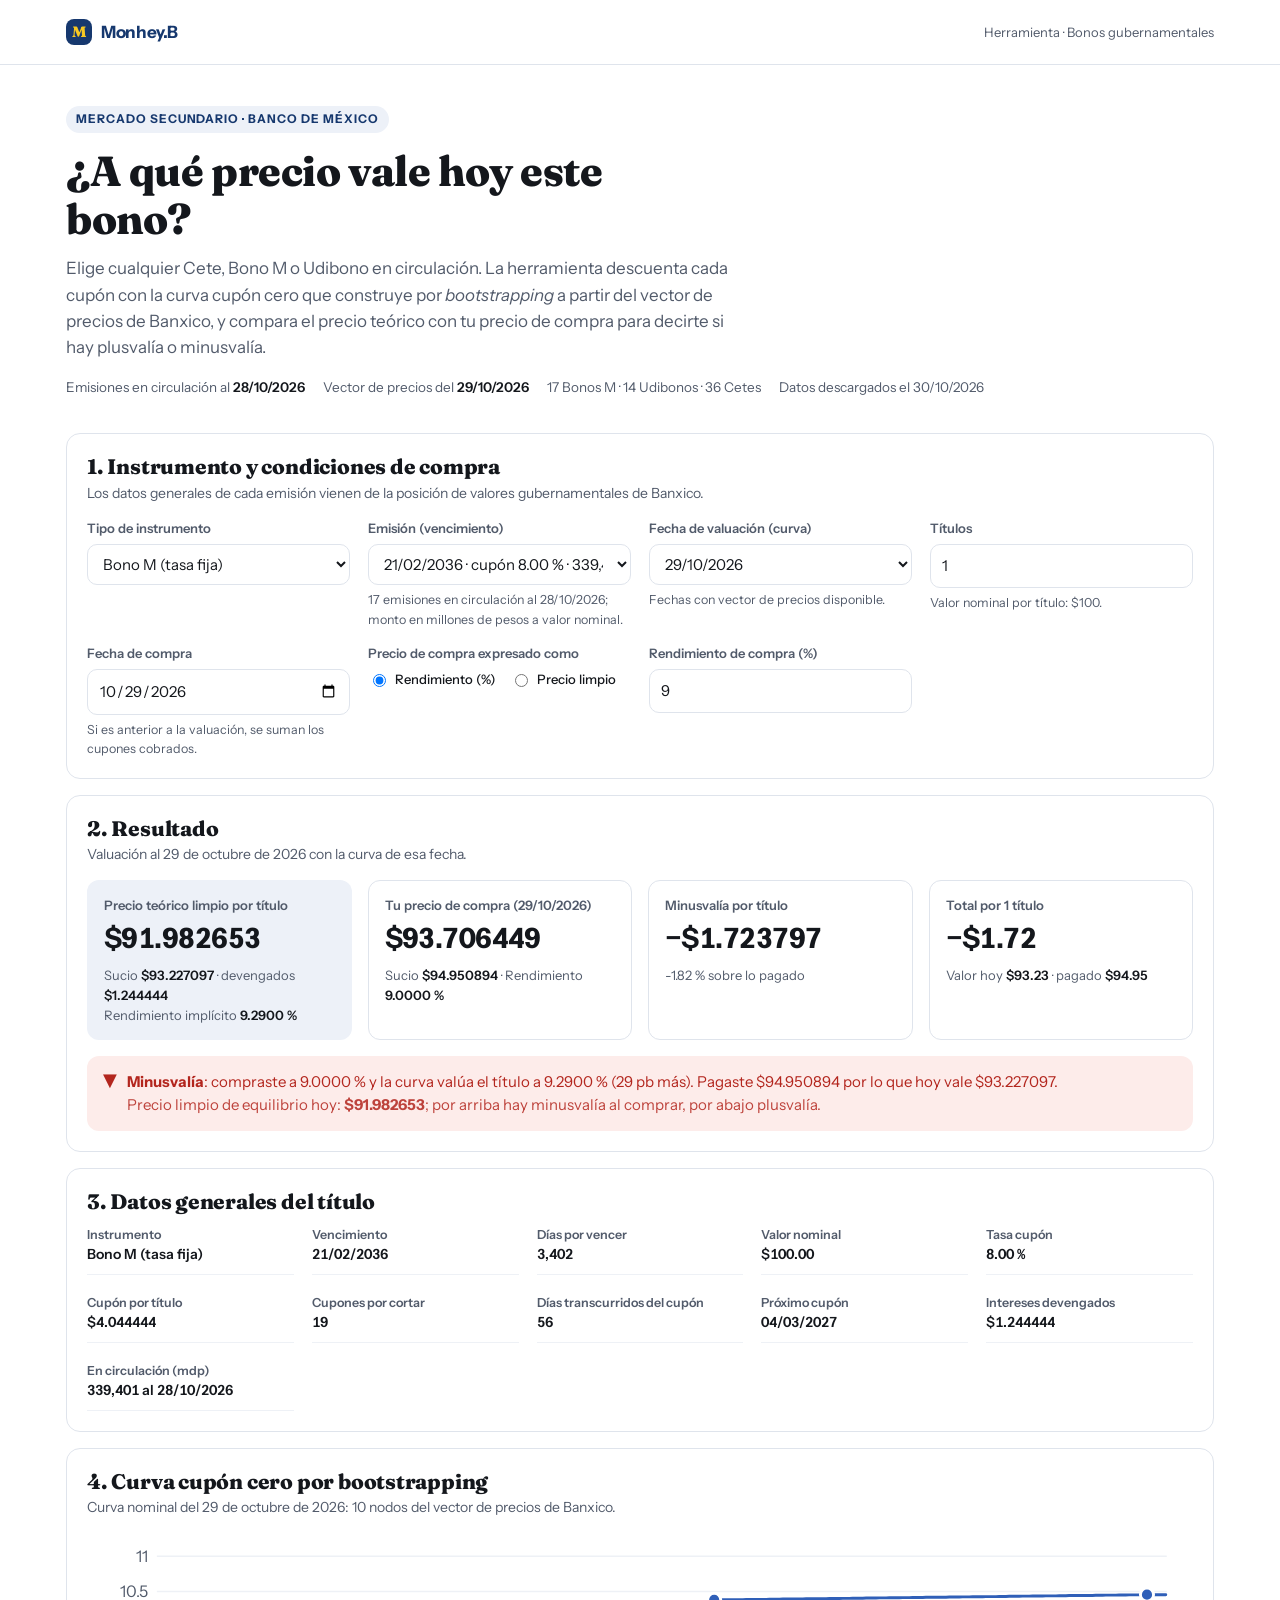
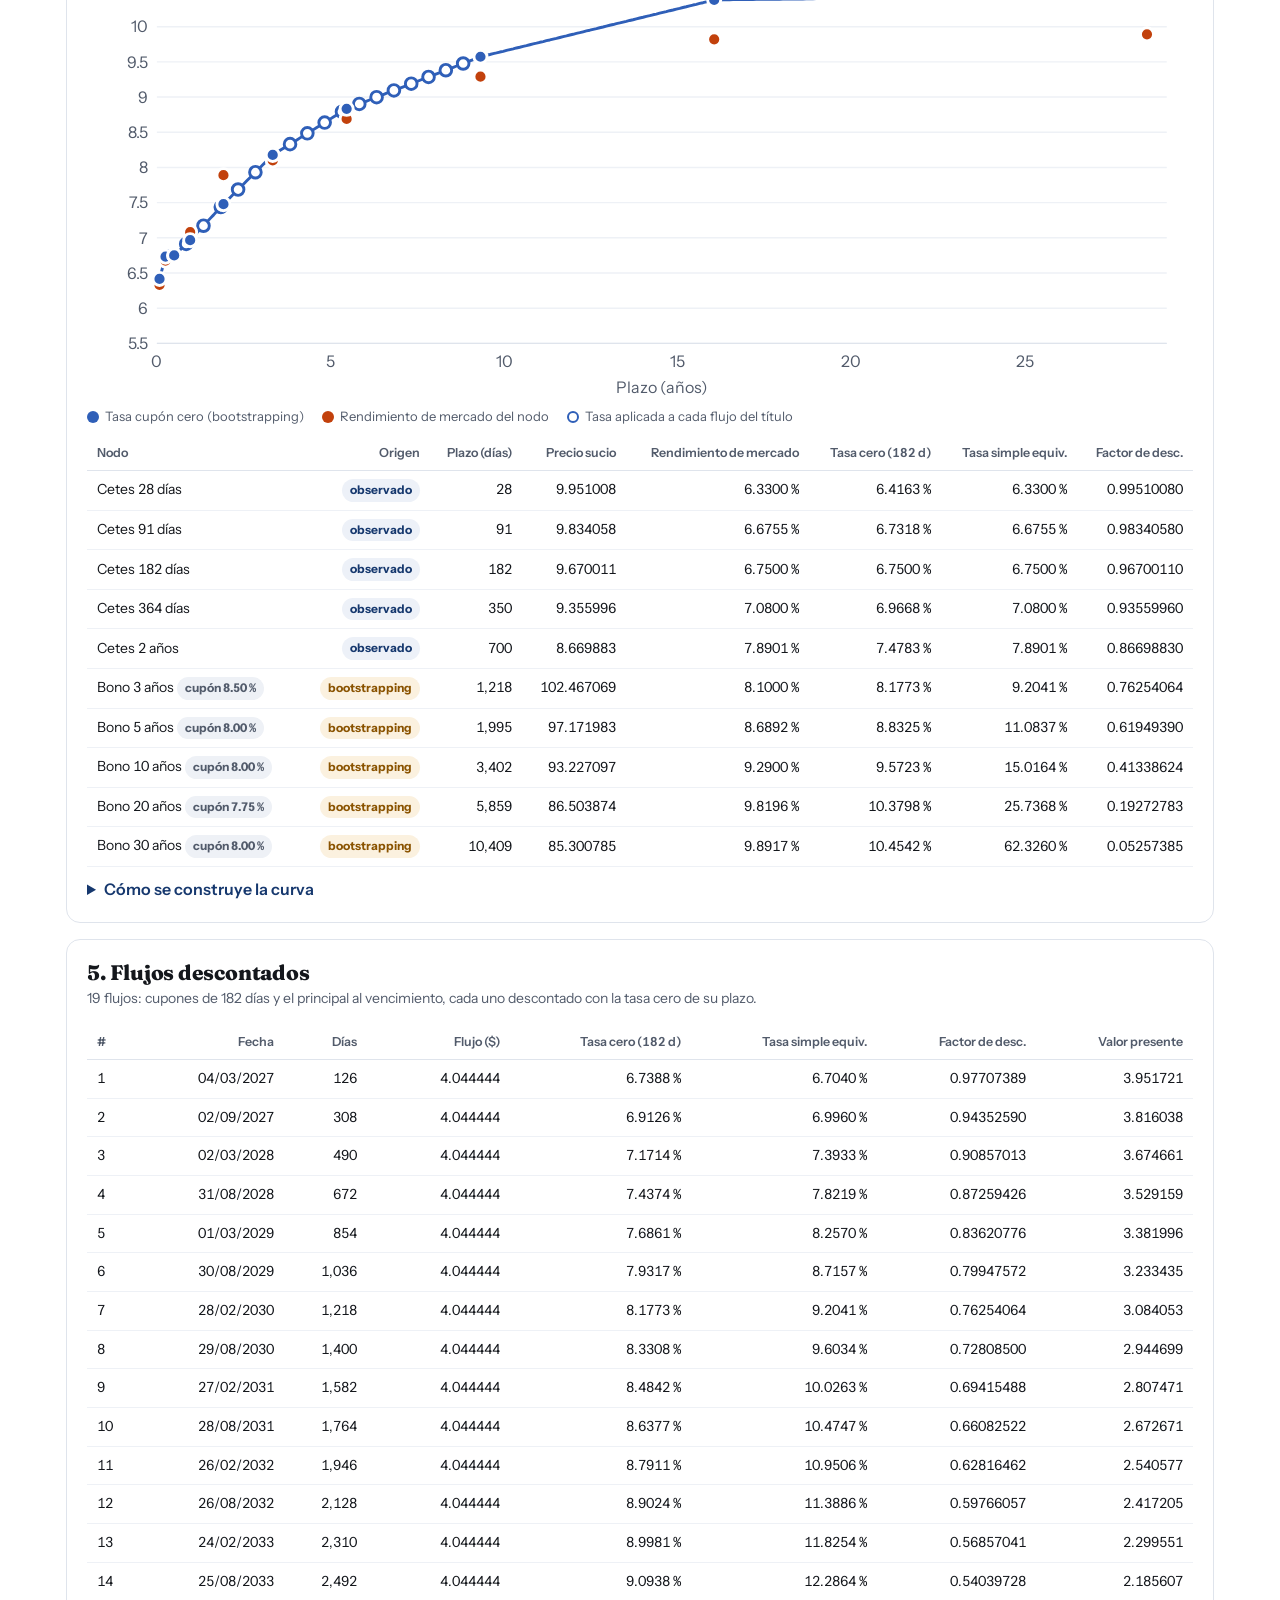
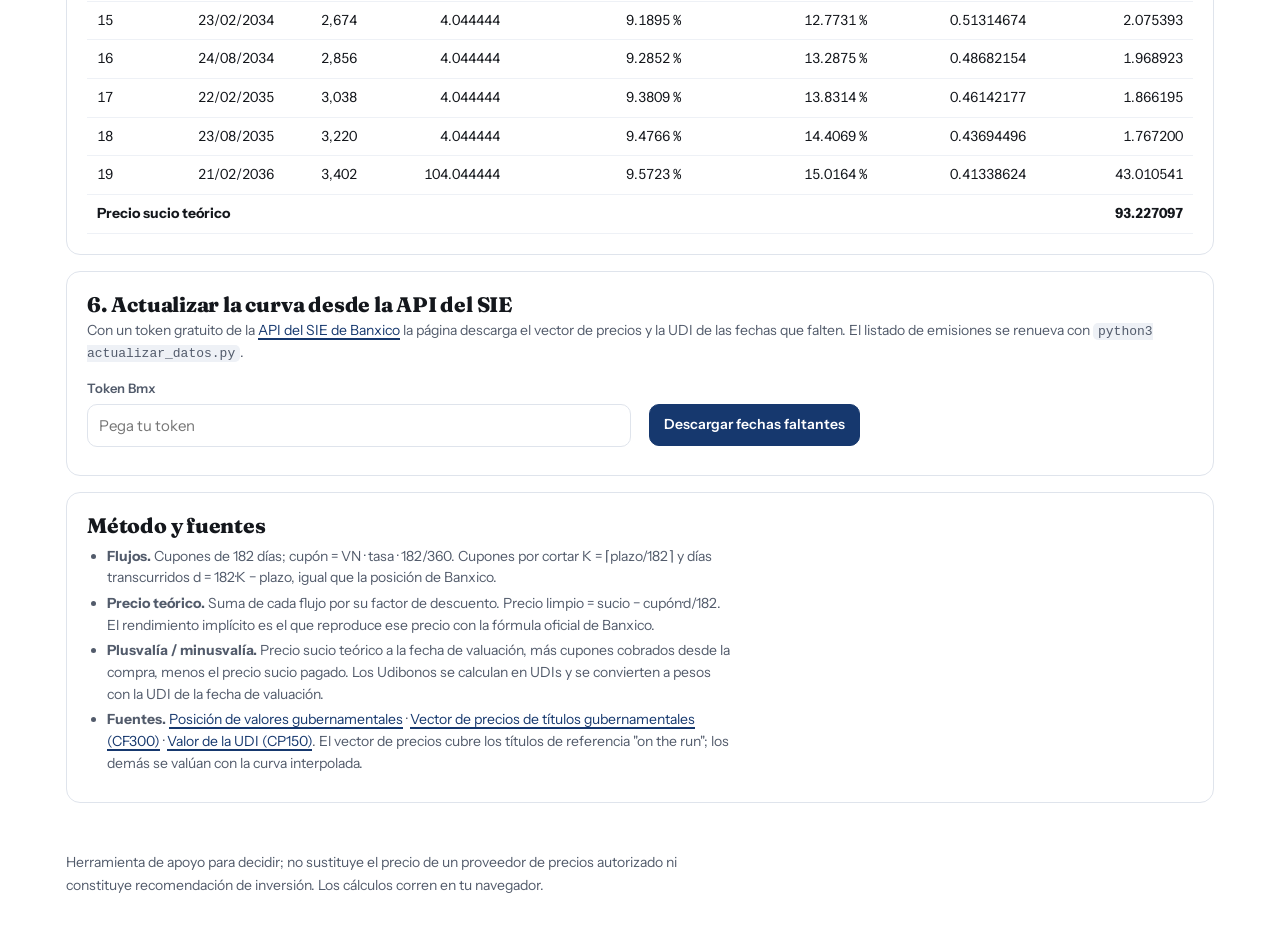
==== bonos/index.html @ 8e7667e1 "Agrega la calculadora de bonos gubernamentales con curva por bootstrapping Valúa Cetes, Bonos M y Ud" ====
<!DOCTYPE html>
<html lang="es-MX">
<head>
<meta charset="utf-8">
<meta name="viewport" content="width=device-width, initial-scale=1">
<title>Monhey.B · Calculadora de bonos gubernamentales</title>
<meta name="description" content="Valúa Cetes, Bonos M y Udibonos con la curva cupón cero construida por bootstrapping a partir del vector de precios de Banco de México.">
<link rel="preconnect" href="https://fonts.googleapis.com">
<link rel="preconnect" href="https://fonts.gstatic.com" crossorigin>
<link href="https://fonts.googleapis.com/css2?family=Fraunces:opsz,wght@9..144,600;9..144,800&family=Instrument+Sans:wght@400;500;600;700&display=swap" rel="stylesheet">
<style>
:root{
  --navy:#16386E; --navy-deep:#0E2247; --navy-soft:#EDF1F8;
  --yellow:#F7C822; --yellow-soft:#FEF6D8;
  --ink:#14171C; --muted:#525B6B; --line:#DFE4EC; --line-soft:#EEF1F6;
  --green:#0B6B3A; --green-soft:#E3F4EA; --red:#B3261E; --red-soft:#FDECEA;
  --amber:#8A5300; --amber-soft:#FBF1DF; --white:#FFFFFF; --surface:#FFFFFF;
  --serie-curva:#2F5FB8; --serie-mercado:#C2410C;
  --sans:"Instrument Sans","Segoe UI",system-ui,-apple-system,sans-serif;
  --display:"Fraunces",Georgia,"Times New Roman",serif;
  --mono:ui-monospace,"SF Mono",Menlo,Consolas,monospace;
  --radius:14px; --navh:64px;
}
*,*::before,*::after{box-sizing:border-box}
html{scroll-behavior:smooth;-webkit-text-size-adjust:100%}
body{margin:0;background:var(--white);color:var(--ink);font-family:var(--sans);font-size:16px;line-height:1.55;-webkit-font-smoothing:antialiased}
h1,h2,h3{font-family:var(--display);font-weight:800;line-height:1.15;margin:0;letter-spacing:-0.01em}
p{margin:0}
a{color:var(--navy);text-decoration-thickness:1.5px;text-underline-offset:3px}
:focus-visible{outline:3px solid var(--navy);outline-offset:3px;border-radius:4px}
.wrap{width:100%;max-width:1180px;margin:0 auto;padding:0 16px}
.sr-only{position:absolute;width:1px;height:1px;padding:0;margin:-1px;overflow:hidden;clip:rect(0 0 0 0);white-space:nowrap;border:0}

.nav{position:sticky;top:0;z-index:50;background:rgba(255,255,255,.96);backdrop-filter:blur(8px);border-bottom:1px solid var(--line)}
.nav__inner{display:flex;align-items:center;gap:16px;height:var(--navh);max-width:1180px;margin:0 auto;padding:0 16px}
.brand{display:flex;align-items:center;gap:9px;text-decoration:none;color:var(--navy);font-weight:700;font-size:17px;letter-spacing:-0.02em}
.brand__dot{width:26px;height:26px;border-radius:8px;background:var(--navy);display:grid;place-items:center;color:var(--yellow);font-family:var(--display);font-size:15px;font-weight:800}
.nav__tag{margin-left:auto;font-size:13px;color:var(--muted)}

.hero{padding:40px 0 20px}
.eyebrow{display:inline-block;font-size:12px;font-weight:700;letter-spacing:.08em;text-transform:uppercase;color:var(--navy);background:var(--navy-soft);padding:4px 10px;border-radius:999px;margin-bottom:14px}
.hero h1{font-size:clamp(28px,4.5vw,42px);max-width:22ch}
.lede{color:var(--muted);font-size:17px;max-width:62ch;margin-top:12px}
.stamps{display:flex;flex-wrap:wrap;gap:8px 18px;margin-top:16px;font-size:13.5px;color:var(--muted)}
.stamps b{color:var(--ink);font-weight:600}

.card{background:var(--surface);border:1px solid var(--line);border-radius:var(--radius);padding:20px;margin:16px 0}
.card h2{font-size:21px;margin-bottom:4px}
.card__sub{color:var(--muted);font-size:14px;margin-bottom:14px}
.grid{display:grid;gap:14px 18px;grid-template-columns:repeat(auto-fit,minmax(210px,1fr))}
.field label,.field .field__label{display:block;font-size:13px;font-weight:600;color:var(--muted);margin-bottom:6px}
.field input,.field select{width:100%;font:inherit;font-size:15px;padding:9px 11px;border:1px solid var(--line);border-radius:10px;background:#fff;color:var(--ink)}
.field input:disabled{background:var(--line-soft);color:var(--muted)}
.field__note{font-size:12.5px;color:var(--muted);margin-top:5px}
.radios{display:flex;gap:14px;flex-wrap:wrap;font-size:14px}
.radios label{display:flex;align-items:center;gap:6px;font-weight:500;color:var(--ink);margin:0}
.radios input{width:auto}
.btn{font:inherit;font-weight:600;font-size:14px;padding:9px 14px;border-radius:10px;border:1px solid var(--navy);background:var(--navy);color:#fff;cursor:pointer}
.btn--ghost{background:#fff;color:var(--navy)}
.btn:disabled{opacity:.5;cursor:default}

.result{display:grid;gap:16px;grid-template-columns:repeat(auto-fit,minmax(240px,1fr))}
.tile{border:1px solid var(--line);border-radius:12px;padding:14px 16px;background:#fff}
.tile--hero{background:var(--navy-soft);border-color:transparent}
.tile__label{font-size:13px;color:var(--muted);font-weight:600}
.tile__value{font-family:var(--sans);font-weight:700;font-size:28px;letter-spacing:-0.02em;margin-top:2px;font-variant-numeric:tabular-nums}
.tile__sub{font-size:13px;color:var(--muted);margin-top:4px}
.tile__sub b{color:var(--ink);font-weight:600}
.verdict{margin-top:16px;padding:14px 16px;border-radius:12px;font-size:15px;display:flex;gap:10px;align-items:flex-start}
.verdict--plus{background:var(--green-soft);color:var(--green)}
.verdict--minus{background:var(--red-soft);color:var(--red)}
.verdict--par{background:var(--amber-soft);color:var(--amber)}
.verdict__ico{font-weight:800;font-size:18px;line-height:1.2}
.verdict b{font-weight:700}
.badge{display:inline-block;font-size:12px;font-weight:700;padding:2px 8px;border-radius:999px;background:var(--line-soft);color:var(--muted)}
.badge--obs{background:var(--navy-soft);color:var(--navy)}
.badge--boot{background:var(--amber-soft);color:var(--amber)}

.table-wrap{overflow-x:auto;margin-top:8px}
table{border-collapse:collapse;width:100%;font-size:14px}
th,td{padding:8px 10px;border-bottom:1px solid var(--line-soft);text-align:right;white-space:nowrap;font-variant-numeric:tabular-nums}
th{font-size:12.5px;color:var(--muted);font-weight:600;text-align:right;border-bottom:1px solid var(--line)}
th:first-child,td:first-child{text-align:left}
tfoot td{font-weight:700;border-top:1px solid var(--line)}
.kv{display:grid;grid-template-columns:repeat(auto-fit,minmax(170px,1fr));gap:10px 18px;font-size:14px}
.kv div{padding:8px 0;border-bottom:1px solid var(--line-soft)}
.kv span{display:block;font-size:12.5px;color:var(--muted);font-weight:600}
.kv b{font-weight:600;font-variant-numeric:tabular-nums}

.chart{position:relative;margin-top:12px;overflow:hidden}
.chart svg{width:100%;height:auto;display:block}
.chart .grid-line{stroke:var(--line-soft);stroke-width:1}
.chart .axis{stroke:var(--line);stroke-width:1}
.chart text{font-family:var(--sans);font-size:11px;fill:var(--muted)}
.chart .curva{fill:none;stroke:var(--serie-curva);stroke-width:2;stroke-linejoin:round;stroke-linecap:round}
.chart .nodo{fill:var(--serie-curva);stroke:var(--surface);stroke-width:2}
.chart .mercado{fill:var(--serie-mercado);stroke:var(--surface);stroke-width:2}
.chart .flujo{fill:var(--surface);stroke:var(--serie-curva);stroke-width:2}
.chart .cross{stroke:var(--muted);stroke-width:1;stroke-dasharray:none;opacity:0}
.legend{display:flex;flex-wrap:wrap;gap:8px 18px;font-size:13px;color:var(--muted);margin-top:8px}
.legend span{display:inline-flex;align-items:center;gap:6px}
.legend i{display:inline-block;width:12px;height:12px;border-radius:50%}
.tooltip{position:absolute;pointer-events:none;max-width:calc(100% - 8px);white-space:normal;text-align:center;background:var(--ink);color:#fff;font-size:12.5px;padding:6px 9px;border-radius:8px;opacity:0;transform:translate(-50%,-120%);transition:opacity .08s}

details{margin-top:10px}
summary{cursor:pointer;font-weight:600;color:var(--navy)}
.nota{font-size:14px;color:var(--muted);max-width:72ch}
.nota ol,.nota ul{padding-left:20px;margin:8px 0}
.nota li{margin:4px 0}
code{font-family:var(--mono);font-size:13px;background:var(--line-soft);padding:1px 5px;border-radius:5px}
.msg{font-size:13.5px;margin-top:8px;color:var(--muted)}
.msg--err{color:var(--red)}
.msg--ok{color:var(--green)}
.foot{padding:32px 0 56px;color:var(--muted);font-size:14px}
.foot p{max-width:72ch;line-height:1.6}
@media (max-width:640px){
  .tile__value{font-size:24px}
  .card{padding:16px}
}
</style>
</head>
<body>
<a class="skip sr-only" href="#calc">Ir al contenido</a>
<header class="nav">
  <div class="nav__inner">
    <a class="brand" href="../index.html"><span class="brand__dot">M</span>Monhey.B</a>
    <span class="nav__tag">Herramienta · Bonos gubernamentales</span>
  </div>
</header>

<main class="wrap" id="calc">
  <section class="hero">
    <span class="eyebrow">Mercado secundario · Banco de México</span>
    <h1>¿A qué precio vale hoy este bono?</h1>
    <p class="lede">Elige cualquier Cete, Bono M o Udibono en circulación. La herramienta descuenta cada cupón con la curva cupón cero que construye por <em>bootstrapping</em> a partir del vector de precios de Banxico, y compara el precio teórico con tu precio de compra para decirte si hay plusvalía o minusvalía.</p>
    <div class="stamps" id="stamps"></div>
  </section>

  <section class="card" aria-labelledby="h-datos">
    <h2 id="h-datos">1. Instrumento y condiciones de compra</h2>
    <p class="card__sub">Los datos generales de cada emisión vienen de la posición de valores gubernamentales de Banxico.</p>
    <div class="grid">
      <div class="field"><label for="tipo">Tipo de instrumento</label>
        <select id="tipo">
          <option value="bono">Bono M (tasa fija)</option>
          <option value="udibono">Udibono (tasa real, en UDIs)</option>
          <option value="cete">Cete (cupón cero)</option>
          <option value="manual">Otro bono a tasa fija (captura manual)</option>
        </select></div>
      <div class="field" id="f-emision"><label for="emision">Emisión (vencimiento)</label><select id="emision"></select>
        <p class="field__note" id="emision-nota"></p></div>
      <div class="field" id="f-vence" hidden><label for="vence">Fecha de vencimiento</label><input type="date" id="vence"></div>
      <div class="field" id="f-cupon" hidden><label for="cupon">Tasa cupón anual (%)</label><input type="number" id="cupon" step="0.01" min="0" value="8"></div>
      <div class="field"><label for="fval">Fecha de valuación (curva)</label><select id="fval"></select>
        <p class="field__note">Fechas con vector de precios disponible.</p></div>
      <div class="field"><label for="titulos">Títulos</label><input type="number" id="titulos" min="1" step="1" value="1">
        <p class="field__note" id="vn-nota"></p></div>
      <div class="field"><label for="fcompra">Fecha de compra</label><input type="date" id="fcompra">
        <p class="field__note">Si es anterior a la valuación, se suman los cupones cobrados.</p></div>
      <div class="field"><span class="field__label">Precio de compra expresado como</span>
        <div class="radios">
          <label><input type="radio" name="modo" value="rendimiento" checked> Rendimiento (%)</label>
          <label><input type="radio" name="modo" value="limpio"> Precio limpio</label>
        </div></div>
      <div class="field"><label for="vcompra" id="vcompra-label">Rendimiento de compra (%)</label><input type="number" id="vcompra" step="0.0001" value="9">
        <p class="field__note" id="vcompra-nota"></p></div>
    </div>
  </section>

  <section class="card" aria-labelledby="h-res">
    <h2 id="h-res">2. Resultado</h2>
    <p class="card__sub" id="res-sub"></p>
    <div id="resultado"></div>
  </section>

  <section class="card" aria-labelledby="h-gen">
    <h2 id="h-gen">3. Datos generales del título</h2>
    <div class="kv" id="generales"></div>
  </section>

  <section class="card" aria-labelledby="h-curva">
    <h2 id="h-curva">4. Curva cupón cero por bootstrapping</h2>
    <p class="card__sub" id="curva-sub"></p>
    <div class="chart" id="chart"></div>
    <div class="legend" id="legend"></div>
    <div class="table-wrap"><table id="t-nodos"></table></div>
    <details><summary>Cómo se construye la curva</summary>
      <div class="nota">
        <ol>
          <li><b>Nodos observados.</b> Los Cetes son cupón cero: su precio da directamente el factor de descuento de su plazo, FD(t) = precio / 10.</li>
          <li><b>Bootstrapping.</b> Cada bono de referencia (3, 5, 7, 10, 20 y 30 años del vector de precios) añade un nodo en su vencimiento. Se busca la tasa cero z(T) tal que la suma de sus cupones descontados con la curva ya conocida —e interpolada linealmente entre el nodo anterior y T— sea exactamente su precio sucio de mercado. Así los plazos donde no hay tasa observada (los cupones intermedios) quedan determinados por la propia curva.</li>
          <li><b>Convención.</b> z(t) es tasa anual act/360 capitalizable cada 182 días: FD(t) = (1 + z·182/360)^(−t/182), la misma de la fórmula de precio de Banxico. Con una curva plana el precio teórico coincide con el precio por rendimiento oficial. Se muestra además la tasa simple act/360 equivalente (convención Cetes).</li>
          <li><b>Extremos.</b> Antes del primer nodo y después del último la curva se toma plana.</li>
        </ol>
      </div>
    </details>
  </section>

  <section class="card" aria-labelledby="h-flujos">
    <h2 id="h-flujos">5. Flujos descontados</h2>
    <p class="card__sub" id="flujos-sub"></p>
    <div class="table-wrap"><table id="t-flujos"></table></div>
  </section>

  <section class="card" aria-labelledby="h-api">
    <h2 id="h-api">6. Actualizar la curva desde la API del SIE</h2>
    <p class="card__sub">Con un token gratuito de la <a href="https://www.banxico.org.mx/SieAPIRest/service/v1/token" target="_blank" rel="noopener">API del SIE de Banxico</a> la página descarga el vector de precios y la UDI de las fechas que falten. El listado de emisiones se renueva con <code>python3 actualizar_datos.py</code>.</p>
    <div class="grid">
      <div class="field"><label for="token">Token Bmx</label><input type="password" id="token" autocomplete="off" placeholder="Pega tu token"></div>
      <div class="field"><span class="field__label">&nbsp;</span><button class="btn" id="btn-api" type="button">Descargar fechas faltantes</button></div>
    </div>
    <p class="msg" id="api-msg"></p>
  </section>

  <section class="card" aria-labelledby="h-metodo">
    <h2 id="h-metodo">Método y fuentes</h2>
    <div class="nota">
      <ul>
        <li><b>Flujos.</b> Cupones de 182 días; cupón = VN · tasa · 182/360. Cupones por cortar K = ⌈plazo/182⌉ y días transcurridos d = 182·K − plazo, igual que la posición de Banxico.</li>
        <li><b>Precio teórico.</b> Suma de cada flujo por su factor de descuento. Precio limpio = sucio − cupón·d/182. El rendimiento implícito es el que reproduce ese precio con la fórmula oficial de Banxico.</li>
        <li><b>Plusvalía / minusvalía.</b> Precio sucio teórico a la fecha de valuación, más cupones cobrados desde la compra, menos el precio sucio pagado. Los Udibonos se calculan en UDIs y se convierten a pesos con la UDI de la fecha de valuación.</li>
        <li><b>Fuentes.</b> <a id="src-pos" href="#" target="_blank" rel="noopener">Posición de valores gubernamentales</a> · <a id="src-vec" href="#" target="_blank" rel="noopener">Vector de precios de títulos gubernamentales (CF300)</a> · <a id="src-udi" href="#" target="_blank" rel="noopener">Valor de la UDI (CP150)</a>. El vector de precios cubre los títulos de referencia "on the run"; los demás se valúan con la curva interpolada.</li>
      </ul>
    </div>
  </section>
</main>
<footer class="foot"><div class="wrap"><p>Herramienta de apoyo para decidir; no sustituye el precio de un proveedor de precios autorizado ni constituye recomendación de inversión. Los cálculos corren en tu navegador.</p></div></footer>

<script src="datos.js"></script>
<script src="valuacion.js"></script>
<script>
(function () {
  'use strict';
  const V = window.Valuacion;
  const D = window.DATOS_BONOS;
  const $ = (id) => document.getElementById(id);

  // ---------- formato
  const nf = (dec) => new Intl.NumberFormat('es-MX', { minimumFractionDigits: dec, maximumFractionDigits: dec });
  const f2 = nf(2), f4 = nf(4), f6 = nf(6), f0 = nf(0);
  const pct = (x, d = 4) => nf(d).format(x) + ' %';
  const pesos = (x, d = 2) => (x < 0 ? '−$' : '$') + nf(d).format(Math.abs(x));
  const fechaLarga = (iso) => {
    const [y, m, d] = iso.split('-').map(Number);
    return new Date(Date.UTC(y, m - 1, d)).toLocaleDateString('es-MX', { timeZone: 'UTC', day: 'numeric', month: 'long', year: 'numeric' });
  };
  const fechaCorta = (iso) => iso.split('-').reverse().join('/');
  const isoDeDate = (dt) => dt.toISOString().slice(0, 10);
  const dateDeIso = (iso) => { const [y, m, d] = iso.split('-').map(Number); return new Date(Date.UTC(y, m - 1, d)); };
  const dias = (isoA, isoB) => Math.round((dateDeIso(isoB) - dateDeIso(isoA)) / 86400000);
  const sumaDias = (iso, n) => isoDeDate(new Date(dateDeIso(iso).getTime() + n * 86400000));

  // ---------- estado
  const st = { tipo: 'bono', emision: 0, fval: D.curvas.fechas[D.curvas.fechas.length - 1], titulos: 1, fcompra: null, modo: 'rendimiento', vcompra: 9 };
  st.fcompra = st.fval;

  const listas = { bono: D.posicion.bonos, udibono: D.posicion.udibonos, cete: D.posicion.cetes };

  function udiDe(fecha) {
    if (D.udi[fecha]) return D.udi[fecha];
    const fs = Object.keys(D.udi).filter((f) => f <= fecha).sort();
    return fs.length ? D.udi[fs[fs.length - 1]] : null;
  }

  function instrumentosCurva(fecha, real) {
    const nodos = (real ? D.curvas.real : D.curvas.nominal)[fecha] || [];
    const udi = real ? udiDe(fecha) : 1;
    return nodos.map((n) => n.tipo === 'cete'
      ? { tipo: 'cete', plazo: n.plazo, precio: n.precio, etiqueta: n.etiqueta }
      : { tipo: n.tipo, plazo: n.plazo, sucio: n.sucio / udi, cupon: n.cupon, etiqueta: n.etiqueta });
  }

  // ---------- controles
  function llenarEmisiones() {
    const sel = $('emision');
    sel.innerHTML = '';
    const lista = listas[st.tipo] || [];
    lista.forEach((b, i) => {
      const o = document.createElement('option');
      o.value = i;
      o.textContent = st.tipo === 'cete'
        ? `${fechaCorta(b.vence)} · ${b.dias} días · ${f0.format(b.circulacion)} mdp`
        : `${fechaCorta(b.vence)} · cupón ${f2.format(b.cupon)} % · ${f0.format(b.circulacion)} mdp`;
      sel.appendChild(o);
    });
    if (st.emision >= lista.length) st.emision = 0;
    sel.value = st.emision;
    $('f-emision').hidden = st.tipo === 'manual';
    $('f-vence').hidden = st.tipo !== 'manual';
    $('f-cupon').hidden = st.tipo !== 'manual';
    $('emision-nota').textContent = lista.length ? `${lista.length} emisiones en circulación al ${fechaCorta(D.posicion.fecha)}; monto en millones de pesos a valor nominal.` : '';
    if (st.tipo === 'manual' && !$('vence').value) $('vence').value = sumaDias(st.fval, 1820);
  }

  function llenarFechas() {
    const sel = $('fval');
    sel.innerHTML = '';
    D.curvas.fechas.slice().reverse().forEach((f) => {
      const o = document.createElement('option'); o.value = f; o.textContent = fechaCorta(f); sel.appendChild(o);
    });
    sel.value = st.fval;
  }

  function actualizarEtiquetasCompra() {
    const cete = st.tipo === 'cete';
    const vnTxt = st.tipo === 'udibono' ? '100 UDIs' : cete ? '$10' : '$100';
    $('vn-nota').textContent = `Valor nominal por título: ${vnTxt}.`;
    document.querySelector('input[name=modo][value=limpio]').parentNode.lastChild.textContent = cete ? ' Precio' : ' Precio limpio';
    $('vcompra-label').textContent = st.modo === 'rendimiento' ? 'Rendimiento de compra (%)' : (cete ? 'Precio de compra (por título de $10)' : st.tipo === 'udibono' ? 'Precio limpio de compra (UDIs por 100)' : 'Precio limpio de compra (por $100)');
    $('vcompra').step = st.modo === 'rendimiento' ? '0.0001' : '0.000001';
  }

  function leerInstrumento() {
    if (st.tipo === 'manual') {
      const vence = $('vence').value, cupon = parseFloat($('cupon').value);
      if (!vence || !(cupon >= 0)) return null;
      return { vence, cupon, circulacion: null, manual: true };
    }
    return (listas[st.tipo] || [])[st.emision] || null;
  }

  // ---------- cálculo principal
  function calcular() {
    const ins = leerInstrumento();
    const real = st.tipo === 'udibono';
    const cete = st.tipo === 'cete';
    const unidad = real ? 'UDIs' : '$';
    const udi = real ? udiDe(st.fval) : 1;
    const instrumentos = instrumentosCurva(st.fval, real);
    if (!ins || !instrumentos.length) {
      $('resultado').innerHTML = '<p class="msg msg--err">No hay datos suficientes para esta fecha.</p>';
      return;
    }
    const curva = V.bootstrap(instrumentos);
    const plazo = dias(st.fval, ins.vence);
    if (plazo <= 0) {
      $('resultado').innerHTML = `<p class="msg msg--err">El título venció el ${fechaCorta(ins.vence)}; elige una fecha de valuación anterior.</p>`;
      $('generales').innerHTML = ''; $('t-flujos').innerHTML = '';
      pintarCurva(curva, [], real);
      return;
    }
    const vn = cete ? 10 : 100;
    const fcompra = st.fcompra || st.fval;
    const plazoCompra = dias(fcompra, ins.vence);
    const compraValida = plazoCompra > 0 && fcompra <= st.fval;

    let teo, compra, cuponesCobrados = 0, nCupones = 0;
    if (cete) {
      const vc = V.valuarCete(curva, plazo, vn);
      teo = { sucio: vc.precio, limpio: vc.precio, rendimiento: vc.rendimiento, devengados: 0, cupon: 0, cupones: 0, diasTranscurridos: 0, plazo, flujos: [{ dias: plazo, flujo: vn, tasaCero: vc.tasaCero, tasaSimple: curva.tasaSimple(plazo), fd: vc.fd, vp: vc.precio }] };
      if (compraValida) {
        const precio = st.modo === 'rendimiento' ? V.precioCetePorRendimiento(st.vcompra, plazoCompra, vn) : st.vcompra;
        compra = { sucio: precio, limpio: precio, rendimiento: V.rendimientoCetePorPrecio(precio, plazoCompra, vn), plazo: plazoCompra };
      }
    } else {
      teo = V.valuarBono(curva, plazo, ins.cupon, vn);
      if (compraValida) {
        const sucio = st.modo === 'rendimiento' ? V.precioSucioPorRendimiento(st.vcompra, ins.cupon, plazoCompra, vn)
          : st.vcompra + V.interesesDevengados(ins.cupon, plazoCompra, vn);
        compra = { sucio, limpio: sucio - V.interesesDevengados(ins.cupon, plazoCompra, vn), rendimiento: V.rendimientoPorPrecioSucio(sucio, ins.cupon, plazoCompra, vn), plazo: plazoCompra };
        // cupones cobrados entre la compra y la valuación
        const kCompra = V.cuponesPorCortar(plazoCompra), kVal = V.cuponesPorCortar(plazo);
        nCupones = Math.max(0, kCompra - kVal);
        cuponesCobrados = nCupones * teo.cupon;
      }
    }

    pintarResultado(ins, teo, compra, cuponesCobrados, nCupones, unidad, udi, real, cete, vn);
    pintarGenerales(ins, teo, plazo, real, cete, vn, udi);
    pintarCurva(curva, cete ? [] : teo.flujos, real);
    pintarFlujos(teo, ins, unidad, real, udi, cete);
  }

  function pintarResultado(ins, teo, compra, cuponesCobrados, nCupones, unidad, udi, real, cete, vn) {
    const t = st.titulos || 1;
    const mon = (x, d = 6) => (real ? nf(d).format(x) + ' UDIs' : pesos(x, d));
    const aPesos = (x) => (real ? ` <span class="tile__sub">(${pesos(x * udi)})</span>` : '');
    let html = '<div class="result">';
    html += `<div class="tile tile--hero"><div class="tile__label">Precio teórico ${cete ? '' : 'limpio '}por título</div><div class="tile__value">${mon(teo.limpio)}</div><div class="tile__sub">${cete ? '' : `Sucio <b>${mon(teo.sucio)}</b> · devengados <b>${mon(teo.devengados)}</b><br>`}Rendimiento implícito <b>${pct(teo.rendimiento)}</b>${aPesos(teo.limpio)}</div></div>`;
    if (compra) {
      html += `<div class="tile"><div class="tile__label">Tu precio de compra (${fechaCorta(st.fcompra || st.fval)})</div><div class="tile__value">${mon(compra.limpio)}</div><div class="tile__sub">${cete ? '' : `Sucio <b>${mon(compra.sucio)}</b> · `}Rendimiento <b>${pct(compra.rendimiento)}</b>${aPesos(compra.limpio)}</div></div>`;
      const porTitulo = teo.sucio + cuponesCobrados - compra.sucio;
      const total = porTitulo * t;
      const pctRel = porTitulo / compra.sucio * 100;
      const signo = Math.abs(porTitulo) < 1e-6 ? 'par' : porTitulo > 0 ? 'plus' : 'minus';
      html += `<div class="tile"><div class="tile__label">${signo === 'minus' ? 'Minusvalía' : 'Plusvalía'} por título</div><div class="tile__value">${mon(porTitulo)}</div><div class="tile__sub">${pct(pctRel, 2)} sobre lo pagado${nCupones ? ` · incluye ${nCupones > 1 ? nCupones + ' cupones cobrados' : '1 cupón cobrado'} (${mon(cuponesCobrados, 4)})` : ''}${aPesos(porTitulo)}</div></div>`;
      html += `<div class="tile"><div class="tile__label">Total por ${f0.format(t)} título${t === 1 ? '' : 's'}</div><div class="tile__value">${real ? pesos(total * udi) : pesos(total)}</div><div class="tile__sub">Valor hoy <b>${real ? pesos(teo.sucio * t * udi) : pesos(teo.sucio * t)}</b> · pagado <b>${real ? pesos(compra.sucio * t * udi) : pesos(compra.sucio * t)}</b>${real ? ` · UDI ${f6.format(udi)}` : ''}</div></div>`;
      html += '</div>';
      const pb = (teo.rendimiento - compra.rendimiento) * 100;
      const txt = signo === 'par' ? `Tu precio coincide con el teórico: <b>sin plusvalía ni minusvalía</b>.`
        : signo === 'plus' ? `<b>Plusvalía</b>: compraste a ${pct(compra.rendimiento)} y la curva valúa el título a ${pct(teo.rendimiento)} (${f0.format(Math.abs(pb))} pb ${pb < 0 ? 'menos' : 'más'}). Pagaste ${mon(compra.sucio)} por lo que hoy vale ${mon(teo.sucio)}${nCupones ? ' más los cupones cobrados' : ''}.`
        : `<b>Minusvalía</b>: compraste a ${pct(compra.rendimiento)} y la curva valúa el título a ${pct(teo.rendimiento)} (${f0.format(Math.abs(pb))} pb ${pb < 0 ? 'menos' : 'más'}). Pagaste ${mon(compra.sucio)} por lo que hoy vale ${mon(teo.sucio)}${nCupones ? ' más los cupones cobrados' : ''}.`;
      html += `<div class="verdict verdict--${signo}"><span class="verdict__ico">${signo === 'plus' ? '▲' : signo === 'minus' ? '▼' : '='}</span><span>${txt}<br><span style="opacity:.85">Precio ${cete ? '' : 'limpio '}de equilibrio hoy: <b>${mon(teo.limpio)}</b>; por arriba hay minusvalía al comprar, por abajo plusvalía.</span></span></div>`;
    } else {
      html += '</div><p class="msg msg--err">La fecha de compra debe ser anterior o igual a la fecha de valuación y anterior al vencimiento.</p>';
    }
    $('resultado').innerHTML = html;
    $('res-sub').textContent = `Valuación al ${fechaLarga(st.fval)} con la curva de esa fecha.`;
  }

  function pintarGenerales(ins, teo, plazo, real, cete, vn, udi) {
    const mon = (x, d = 6) => (real ? nf(d).format(x) + ' UDIs' : pesos(x, d));
    const items = [
      ['Instrumento', { bono: 'Bono M (tasa fija)', udibono: 'Udibono', cete: 'Cete', manual: 'Bono a tasa fija (manual)' }[st.tipo]],
      ['Vencimiento', fechaCorta(ins.vence)],
      ['Días por vencer', f0.format(plazo)],
      ['Valor nominal', real ? '100 UDIs' : pesos(vn, 2)],
    ];
    if (!cete) {
      items.push(['Tasa cupón', pct(ins.cupon, 2)], ['Cupón por título', mon(teo.cupon, 6)], ['Cupones por cortar', f0.format(teo.cupones)],
        ['Días transcurridos del cupón', f0.format(teo.diasTranscurridos)], ['Próximo cupón', fechaCorta(sumaDias(st.fval, 182 - teo.diasTranscurridos))],
        ['Intereses devengados', mon(teo.devengados, 6)]);
    }
    if (ins.circulacion != null) items.push(['En circulación (mdp)', f0.format(ins.circulacion) + ` al ${fechaCorta(D.posicion.fecha)}`]);
    if (real) items.push(['UDI de valuación', f6.format(udi)]);
    $('generales').innerHTML = items.map(([k, v]) => `<div><span>${k}</span><b>${v}</b></div>`).join('');
  }

  function pintarFlujos(teo, ins, unidad, real, udi, cete) {
    const mon = (x, d = 6) => nf(d).format(x);
    let h = `<thead><tr><th>#</th><th>Fecha</th><th>Días</th><th>Flujo (${real ? 'UDIs' : '$'})</th><th>Tasa cero (182 d)</th><th>Tasa simple equiv.</th><th>Factor de desc.</th><th>Valor presente</th>${real ? '<th>VP en pesos</th>' : ''}</tr></thead><tbody>`;
    let sum = 0;
    teo.flujos.forEach((f, i) => {
      sum += f.vp;
      h += `<tr><td>${i + 1}</td><td>${fechaCorta(sumaDias(st.fval, f.dias))}</td><td>${f0.format(f.dias)}</td><td>${mon(f.flujo)}</td><td>${pct(f.tasaCero)}</td><td>${pct(f.tasaSimple)}</td><td>${mon(f.fd, 8)}</td><td>${mon(f.vp)}</td>${real ? `<td>${pesos(f.vp * udi)}</td>` : ''}</tr>`;
    });
    h += `</tbody><tfoot><tr><td colspan="7">Precio sucio teórico</td><td>${mon(sum)}</td>${real ? `<td>${pesos(sum * udi)}</td>` : ''}</tr></tfoot>`;
    $('t-flujos').innerHTML = h;
    $('flujos-sub').textContent = cete ? 'Un solo flujo: el valor nominal al vencimiento.' : `${teo.flujos.length} flujos: cupones de 182 días y el principal al vencimiento, cada uno descontado con la tasa cero de su plazo.`;
  }

  // ---------- curva: tabla y gráfica
  function pintarCurva(curva, flujos, real) {
    $('curva-sub').textContent = `${real ? 'Curva real (Udibonos, en UDIs)' : 'Curva nominal'} del ${fechaLarga(st.fval)}: ${curva.nodos.length} nodos del vector de precios de Banxico.`;
    let h = '<thead><tr><th>Nodo</th><th>Origen</th><th>Plazo (días)</th><th>Precio sucio</th><th>Rendimiento de mercado</th><th>Tasa cero (182 d)</th><th>Tasa simple equiv.</th><th>Factor de desc.</th></tr></thead><tbody>';
    curva.nodos.forEach((n) => {
      const boot = n.origen !== 'cete';
      h += `<tr><td>${n.etiqueta}${n.cupon ? ` <span class="badge">cupón ${f2.format(n.cupon)} %</span>` : ''}</td><td><span class="badge ${boot ? 'badge--boot' : 'badge--obs'}">${boot ? 'bootstrapping' : 'observado'}</span></td><td>${f0.format(n.plazo)}</td><td>${f6.format(n.precio)}</td><td>${pct(n.tasaMercado)}</td><td>${pct(n.tasa)}</td><td>${pct(n.tasaSimple)}</td><td>${nf(8).format(n.fd)}</td></tr>`;
    });
    $('t-nodos').innerHTML = h + '</tbody>';
    dibujar(curva, flujos);
  }

  function dibujar(curva, flujos) {
    const W = 760, H = 320, m = { t: 16, r: 18, b: 38, l: 48 };
    const nodos = curva.nodos;
    const tMax = Math.max(nodos[nodos.length - 1].plazo, ...flujos.map((f) => f.dias)) * 1.02;
    const ys = [...nodos.map((n) => n.tasa), ...nodos.map((n) => n.tasaMercado), ...flujos.map((f) => f.tasaCero)];
    let yMin = Math.floor(Math.min(...ys) * 2) / 2 - 0.5, yMax = Math.ceil(Math.max(...ys) * 2) / 2 + 0.5;
    const x = (t) => m.l + (t / tMax) * (W - m.l - m.r);
    const y = (v) => H - m.b - ((v - yMin) / (yMax - yMin)) * (H - m.t - m.b);
    let s = `<svg viewBox="0 0 ${W} ${H}" role="img" aria-label="Curva cupón cero y rendimientos de mercado">`;
    // rejilla y
    const paso = (yMax - yMin) > 6 ? 1 : 0.5;
    for (let v = yMin; v <= yMax + 1e-9; v += paso) {
      s += `<line class="grid-line" x1="${m.l}" x2="${W - m.r}" y1="${y(v)}" y2="${y(v)}"/><text x="${m.l - 6}" y="${y(v) + 4}" text-anchor="end">${f2.format(v).replace(/\.?0+$/, '')}</text>`;
    }
    // eje x en años
    const anios = Math.ceil(tMax / 365);
    const pasoX = anios > 20 ? 5 : anios > 8 ? 2 : 1;
    for (let a = 0; a * 365 <= tMax; a += pasoX) s += `<text x="${x(a * 365)}" y="${H - m.b + 16}" text-anchor="middle">${a}</text>`;
    s += `<text x="${(m.l + W - m.r) / 2}" y="${H - 4}" text-anchor="middle">Plazo (años)</text>`;
    s += `<line class="axis" x1="${m.l}" x2="${W - m.r}" y1="${y(yMin)}" y2="${y(yMin)}"/>`;
    // curva interpolada
    const pts = [];
    for (let t = 1; t <= tMax; t += Math.max(1, Math.round(tMax / 300))) pts.push(`${x(t).toFixed(1)},${y(curva.tasa(t)).toFixed(1)}`);
    s += `<polyline class="curva" points="${pts.join(' ')}"/>`;
    flujos.forEach((f) => { s += `<circle class="flujo" cx="${x(f.dias)}" cy="${y(f.tasaCero)}" r="4"/>`; });
    nodos.forEach((n) => {
      s += `<circle class="mercado" cx="${x(n.plazo)}" cy="${y(n.tasaMercado)}" r="4.5"/>`;
      s += `<circle class="nodo" cx="${x(n.plazo)}" cy="${y(n.tasa)}" r="4.5"/>`;
    });
    s += `<line class="cross" id="cross" x1="0" x2="0" y1="${m.t}" y2="${H - m.b}"/>`;
    s += `<rect id="hit" x="${m.l}" y="${m.t}" width="${W - m.l - m.r}" height="${H - m.t - m.b}" fill="transparent"/></svg><div class="tooltip" id="tip"></div>`;
    $('chart').innerHTML = s;
    $('legend').innerHTML = `<span><i style="background:var(--serie-curva)"></i>Tasa cupón cero (bootstrapping)</span><span><i style="background:var(--serie-mercado)"></i>Rendimiento de mercado del nodo</span>${flujos.length ? '<span><i style="border:2px solid var(--serie-curva);background:#fff"></i>Tasa aplicada a cada flujo del título</span>' : ''}`;
    // hover
    const svg = $('chart').querySelector('svg'), hit = $('hit'), cross = $('cross'), tip = $('tip');
    const mover = (ev) => {
      const r = svg.getBoundingClientRect();
      const px = (ev.clientX - r.left) * W / r.width;
      const t = Math.max(1, Math.min(tMax, (px - m.l) / (W - m.l - m.r) * tMax));
      cross.setAttribute('x1', x(t)); cross.setAttribute('x2', x(t)); cross.style.opacity = 1;
      tip.textContent = `${f0.format(Math.round(t))} días (${f2.format(t / 365)} años) · tasa cero ${pct(curva.tasa(t), 3)} · simple ${pct(curva.tasaSimple(t), 3)}`;
      tip.style.left = Math.max(110, Math.min(r.width - 110, x(t) * r.width / W)) + 'px'; tip.style.top = (y(curva.tasa(t)) * r.height / H) + 'px'; tip.style.opacity = 1;
    };
    hit.addEventListener('mousemove', mover);
    hit.addEventListener('mouseleave', () => { cross.style.opacity = 0; tip.style.opacity = 0; });
  }

  // ---------- API del SIE
  async function descargarSIE() {
    const token = $('token').value.trim();
    const msg = $('api-msg');
    if (!token) { msg.className = 'msg msg--err'; msg.textContent = 'Falta el token.'; return; }
    try { localStorage.setItem('bmxToken', token); } catch (e) { /* sin almacenamiento */ }
    const ultima = D.curvas.fechas[D.curvas.fechas.length - 1];
    const hoy = isoDeDate(new Date());
    if (ultima >= hoy) { msg.className = 'msg msg--ok'; msg.textContent = 'La curva ya está al día.'; return; }
    const ini = sumaDias(ultima, 1);
    const defs = [...D.series_sie.nominal.map((d) => ['nominal', ...d]), ...D.series_sie.real.map((d) => ['real', ...d])];
    const ids = [...new Set([...defs.flatMap((d) => d.slice(3)), D.series_sie.udi])];
    const datos = {};
    $('btn-api').disabled = true;
    msg.className = 'msg'; msg.textContent = `Descargando ${ids.length} series del ${fechaCorta(ini)} al ${fechaCorta(hoy)}…`;
    try {
      for (let i = 0; i < ids.length; i += 20) {
        const lote = ids.slice(i, i + 20);
        const r = await fetch(`https://www.banxico.org.mx/SieAPIRest/service/v1/series/${lote.join(',')}/datos/${ini}/${hoy}?mediaType=json`, { headers: { 'Bmx-Token': token } });
        if (!r.ok) throw new Error(`HTTP ${r.status}`);
        const j = await r.json();
        for (const s of (j.bmx && j.bmx.series) || []) {
          for (const d of s.datos || []) {
            const f = d.fecha.split('/').reverse().join('-');
            const v = parseFloat(String(d.dato).replace(/,/g, ''));
            if (!isNaN(v)) (datos[f] = datos[f] || {})[s.idSerie] = v;
          }
        }
      }
    } catch (e) {
      msg.className = 'msg msg--err'; msg.textContent = `No se pudo descargar: ${e.message}. Revisa el token o tu conexión.`;
      $('btn-api').disabled = false; return;
    }
    let nuevas = 0;
    for (const f of Object.keys(datos).sort()) {
      const fila = datos[f];
      if (fila[D.series_sie.udi]) D.udi[f] = fila[D.series_sie.udi];
      const nom = nodosDe(fila, D.series_sie.nominal), re = nodosDe(fila, D.series_sie.real);
      if (nom.length >= 6) { D.curvas.nominal[f] = nom; D.curvas.real[f] = re; if (!D.curvas.fechas.includes(f)) { D.curvas.fechas.push(f); nuevas++; } }
    }
    D.curvas.fechas.sort();
    if (nuevas) { st.fval = D.curvas.fechas[D.curvas.fechas.length - 1]; st.fcompra = st.fval; $('fcompra').value = st.fval; llenarFechas(); calcular(); }
    msg.className = 'msg msg--ok'; msg.textContent = nuevas ? `Listo: ${nuevas} fecha${nuevas > 1 ? 's' : ''} nueva${nuevas > 1 ? 's' : ''}; la valuación usa ahora el ${fechaCorta(st.fval)}.` : 'Banxico aún no publica fechas nuevas.';
    $('btn-api').disabled = false;
  }
  function nodosDe(fila, defs) {
    const out = [];
    for (const [tipo, etiqueta, sPlazo, sLimpio, sSucio, sTasa] of defs) {
      const plazo = fila[sPlazo], sucio = fila[sSucio];
      if (!plazo || sucio == null) continue;
      const n = { tipo, etiqueta, plazo: Math.round(plazo), limpio: fila[sLimpio], sucio };
      if (tipo === 'cete') { n.precio = sucio; n.tasa = fila[sTasa]; } else n.cupon = fila[sTasa];
      out.push(n);
    }
    return out;
  }

  // ---------- arranque
  function arranque() {
    $('stamps').innerHTML = `<span>Emisiones en circulación al <b>${fechaCorta(D.posicion.fecha)}</b></span><span>Vector de precios del <b>${fechaCorta(D.curvas.fechas[D.curvas.fechas.length - 1])}</b></span><span>${D.posicion.bonos.length} Bonos M · ${D.posicion.udibonos.length} Udibonos · ${D.posicion.cetes.length} Cetes</span><span>Datos descargados el ${D.generado.slice(0, 10).split('-').reverse().join('/')}</span>`;
    $('src-pos').href = D.fuentes.posicion; $('src-vec').href = D.fuentes.vector_precios; $('src-udi').href = D.fuentes.udi;
    // Emisión por defecto: el Bono M de ~10 años
    const i10 = D.posicion.bonos.findIndex((b) => b.dias >= 3400);
    st.emision = i10 > 0 ? i10 : 0;
    llenarEmisiones(); llenarFechas(); actualizarEtiquetasCompra();
    $('fcompra').value = st.fcompra;
    try { const t = localStorage.getItem('bmxToken'); if (t) $('token').value = t; } catch (e) { /* nada */ }

    $('tipo').addEventListener('change', (e) => { st.tipo = e.target.value; st.emision = 0; llenarEmisiones(); actualizarEtiquetasCompra(); calcular(); });
    $('emision').addEventListener('change', (e) => { st.emision = +e.target.value; calcular(); });
    $('vence').addEventListener('change', calcular);
    $('cupon').addEventListener('input', calcular);
    $('fval').addEventListener('change', (e) => { st.fval = e.target.value; if (st.fcompra > st.fval) { st.fcompra = st.fval; $('fcompra').value = st.fval; } calcular(); });
    $('titulos').addEventListener('input', (e) => { st.titulos = Math.max(1, Math.round(+e.target.value || 1)); calcular(); });
    $('fcompra').addEventListener('change', (e) => { st.fcompra = e.target.value || st.fval; calcular(); });
    document.querySelectorAll('input[name=modo]').forEach((r) => r.addEventListener('change', (e) => { st.modo = e.target.value; actualizarEtiquetasCompra(); calcular(); }));
    $('vcompra').addEventListener('input', (e) => { st.vcompra = parseFloat(e.target.value); if (!isNaN(st.vcompra)) calcular(); });
    $('btn-api').addEventListener('click', descargarSIE);
    calcular();
  }
  arranque();
})();
</script>
</body>
</html>
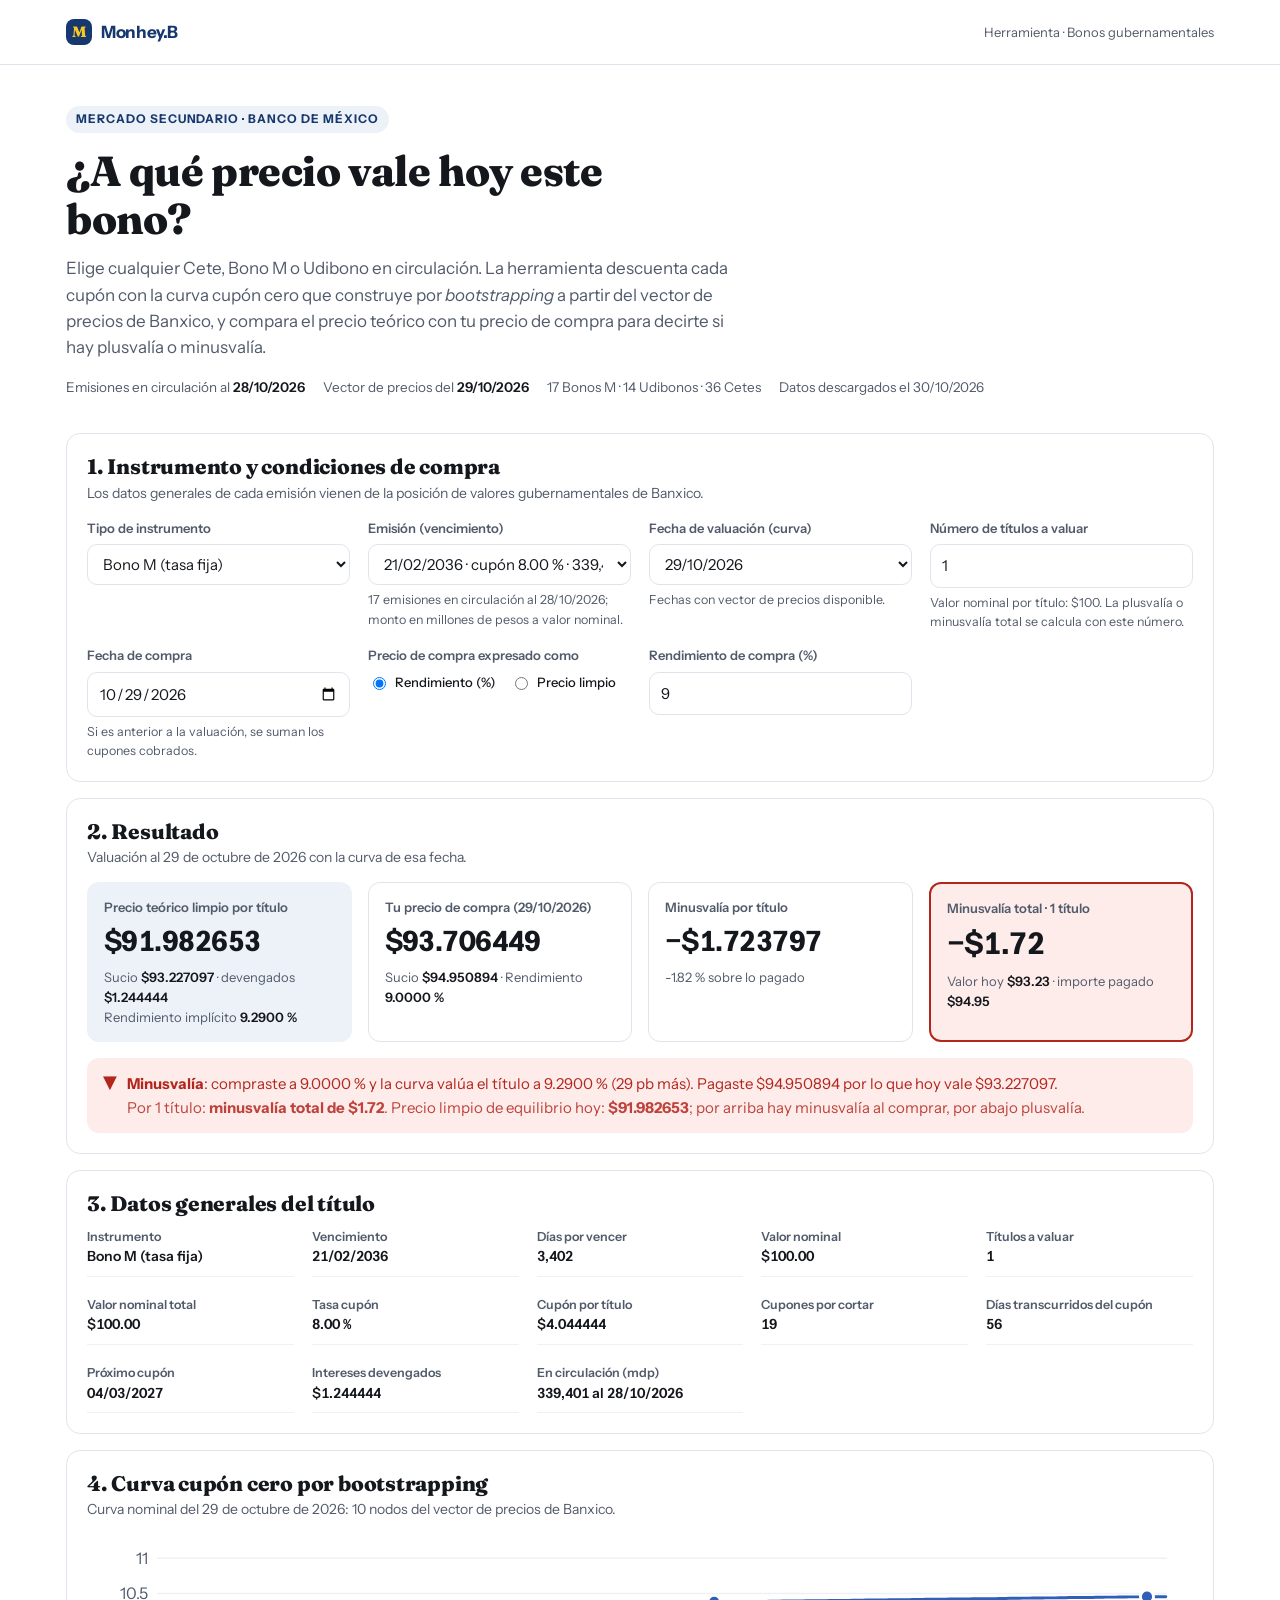
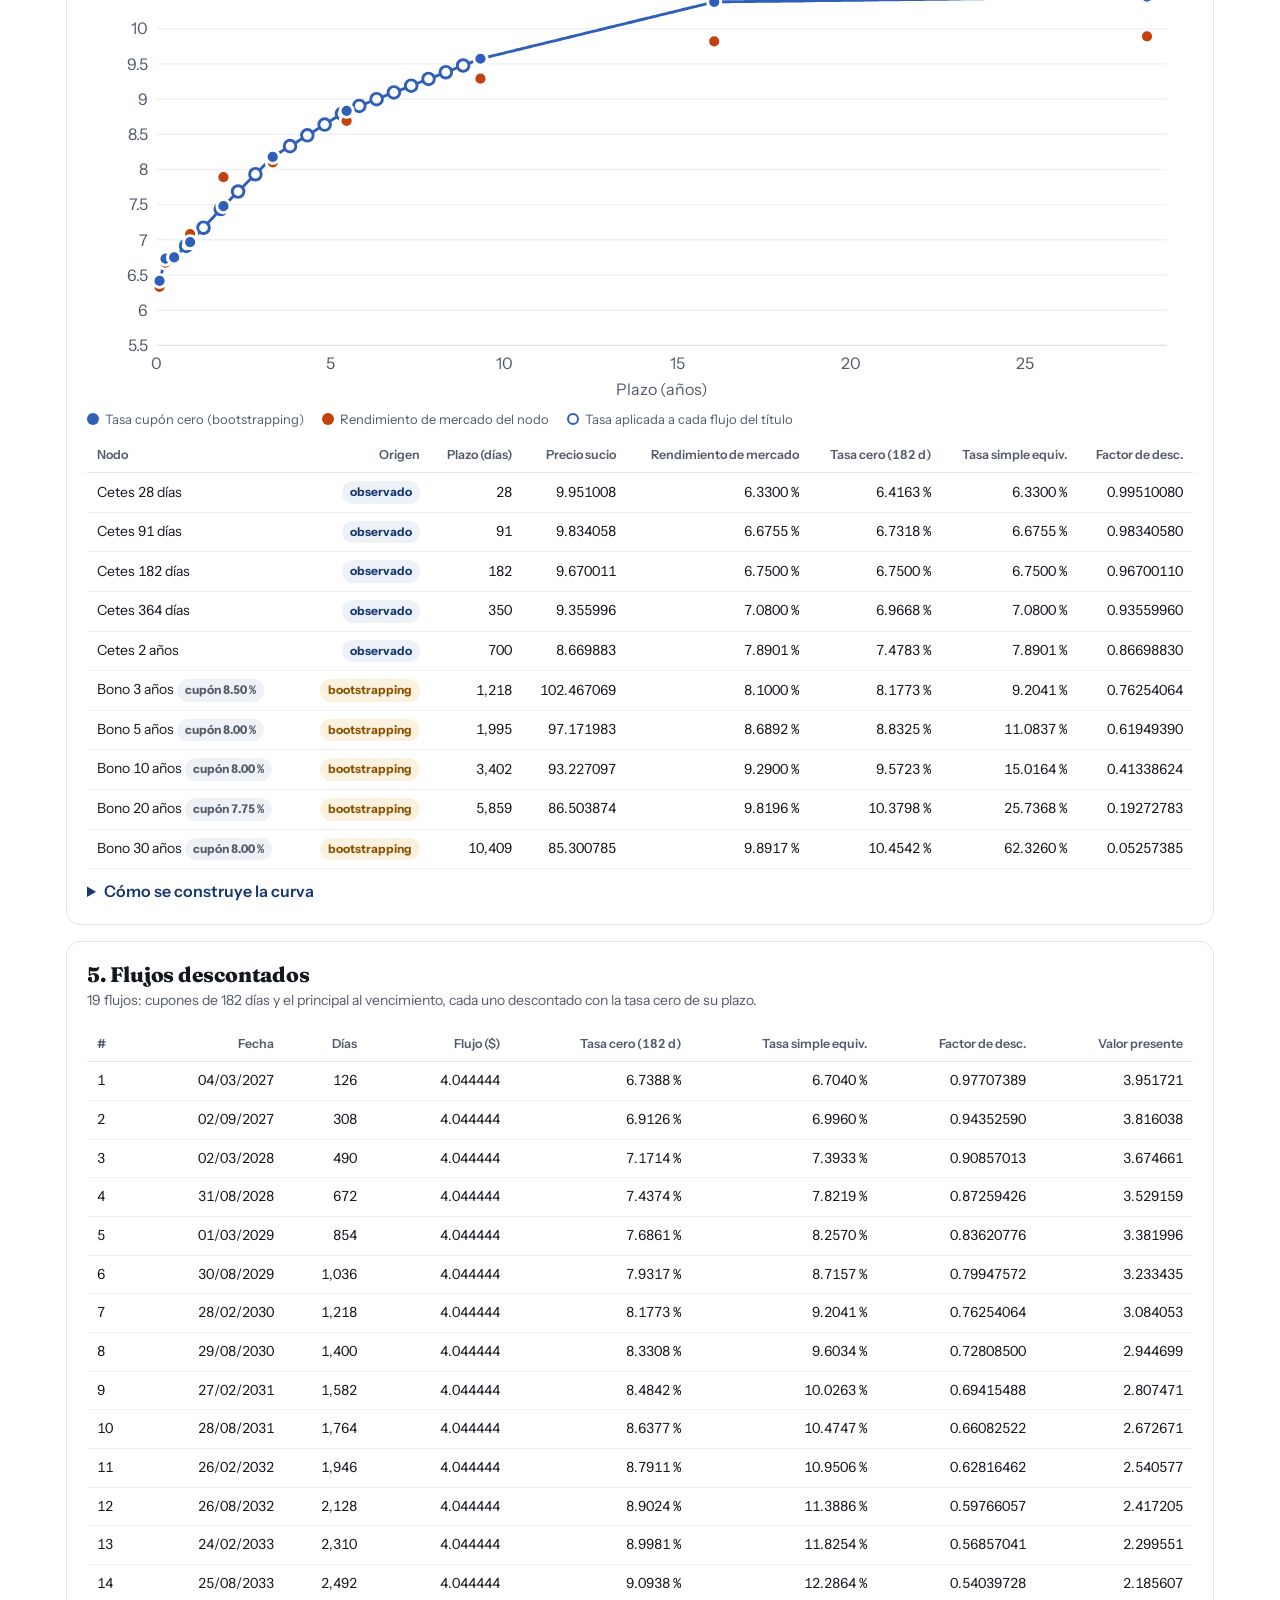
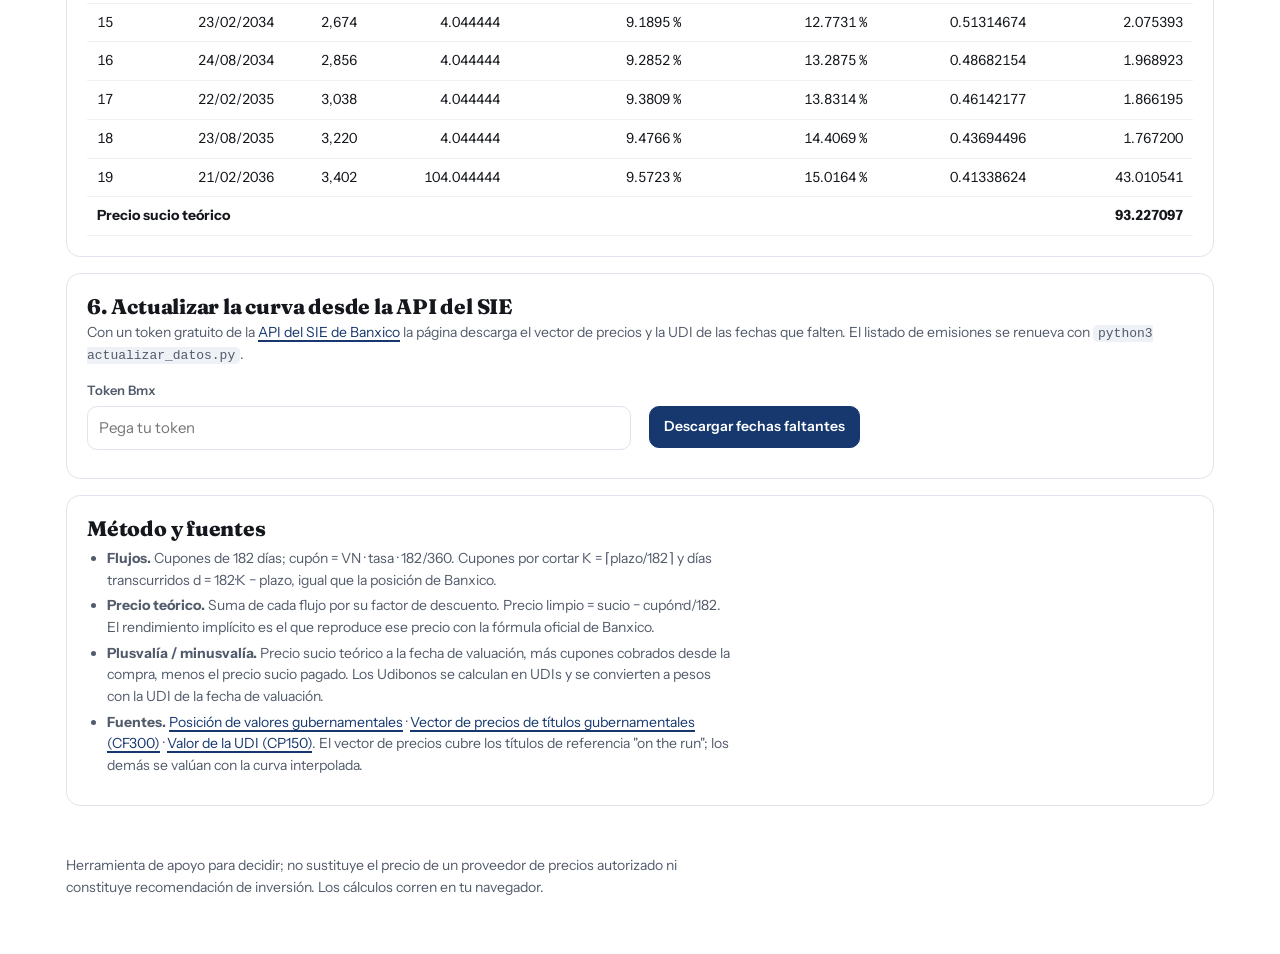
==== commit bd5e5d2c: "Destaca el número de títulos y la plusvalía o minusvalía total Co-Authored-By: Claude Fable 5.1 <nor" ====
--- a/bonos/index.html
+++ b/bonos/index.html
@@ -62,6 +62,11 @@
 .result{display:grid;gap:16px;grid-template-columns:repeat(auto-fit,minmax(240px,1fr))}
 .tile{border:1px solid var(--line);border-radius:12px;padding:14px 16px;background:#fff}
 .tile--hero{background:var(--navy-soft);border-color:transparent}
+.tile--total{border-width:2px}
+.tile--total.tile--plus{border-color:var(--green);background:var(--green-soft)}
+.tile--total.tile--minus{border-color:var(--red);background:var(--red-soft)}
+.tile--total.tile--par{border-color:var(--amber);background:var(--amber-soft)}
+.tile--total .tile__value{font-size:30px}
 .tile__label{font-size:13px;color:var(--muted);font-weight:600}
 .tile__value{font-family:var(--sans);font-weight:700;font-size:28px;letter-spacing:-0.02em;margin-top:2px;font-variant-numeric:tabular-nums}
 .tile__sub{font-size:13px;color:var(--muted);margin-top:4px}
@@ -153,7 +158,7 @@
       <div class="field" id="f-cupon" hidden><label for="cupon">Tasa cupón anual (%)</label><input type="number" id="cupon" step="0.01" min="0" value="8"></div>
       <div class="field"><label for="fval">Fecha de valuación (curva)</label><select id="fval"></select>
         <p class="field__note">Fechas con vector de precios disponible.</p></div>
-      <div class="field"><label for="titulos">Títulos</label><input type="number" id="titulos" min="1" step="1" value="1">
+      <div class="field"><label for="titulos">Número de títulos a valuar</label><input type="number" id="titulos" min="1" step="1" value="1" inputmode="numeric">
         <p class="field__note" id="vn-nota"></p></div>
       <div class="field"><label for="fcompra">Fecha de compra</label><input type="date" id="fcompra">
         <p class="field__note">Si es anterior a la valuación, se suman los cupones cobrados.</p></div>
@@ -304,7 +309,7 @@
   function actualizarEtiquetasCompra() {
     const cete = st.tipo === 'cete';
     const vnTxt = st.tipo === 'udibono' ? '100 UDIs' : cete ? '$10' : '$100';
-    $('vn-nota').textContent = `Valor nominal por título: ${vnTxt}.`;
+    $('vn-nota').textContent = `Valor nominal por título: ${vnTxt}. La plusvalía o minusvalía total se calcula con este número.`;
     document.querySelector('input[name=modo][value=limpio]').parentNode.lastChild.textContent = cete ? ' Precio' : ' Precio limpio';
     $('vcompra-label').textContent = st.modo === 'rendimiento' ? 'Rendimiento de compra (%)' : (cete ? 'Precio de compra (por título de $10)' : st.tipo === 'udibono' ? 'Precio limpio de compra (UDIs por 100)' : 'Precio limpio de compra (por $100)');
     $('vcompra').step = st.modo === 'rendimiento' ? '0.0001' : '0.000001';
@@ -383,14 +388,15 @@
       const total = porTitulo * t;
       const pctRel = porTitulo / compra.sucio * 100;
       const signo = Math.abs(porTitulo) < 1e-6 ? 'par' : porTitulo > 0 ? 'plus' : 'minus';
+      const enPesos = (x) => pesos(real ? x * udi : x);
       html += `<div class="tile"><div class="tile__label">${signo === 'minus' ? 'Minusvalía' : 'Plusvalía'} por título</div><div class="tile__value">${mon(porTitulo)}</div><div class="tile__sub">${pct(pctRel, 2)} sobre lo pagado${nCupones ? ` · incluye ${nCupones > 1 ? nCupones + ' cupones cobrados' : '1 cupón cobrado'} (${mon(cuponesCobrados, 4)})` : ''}${aPesos(porTitulo)}</div></div>`;
-      html += `<div class="tile"><div class="tile__label">Total por ${f0.format(t)} título${t === 1 ? '' : 's'}</div><div class="tile__value">${real ? pesos(total * udi) : pesos(total)}</div><div class="tile__sub">Valor hoy <b>${real ? pesos(teo.sucio * t * udi) : pesos(teo.sucio * t)}</b> · pagado <b>${real ? pesos(compra.sucio * t * udi) : pesos(compra.sucio * t)}</b>${real ? ` · UDI ${f6.format(udi)}` : ''}</div></div>`;
+      html += `<div class="tile tile--total tile--${signo}"><div class="tile__label">${signo === 'minus' ? 'Minusvalía' : 'Plusvalía'} total · ${f0.format(t)} título${t === 1 ? '' : 's'}</div><div class="tile__value">${enPesos(total)}</div><div class="tile__sub">Valor hoy <b>${enPesos(teo.sucio * t)}</b> · importe pagado <b>${enPesos(compra.sucio * t)}</b>${nCupones ? ` · cupones cobrados <b>${enPesos(cuponesCobrados * t)}</b>` : ''}${real ? ` · UDI ${f6.format(udi)}` : ''}</div></div>`;
       html += '</div>';
       const pb = (teo.rendimiento - compra.rendimiento) * 100;
       const txt = signo === 'par' ? `Tu precio coincide con el teórico: <b>sin plusvalía ni minusvalía</b>.`
         : signo === 'plus' ? `<b>Plusvalía</b>: compraste a ${pct(compra.rendimiento)} y la curva valúa el título a ${pct(teo.rendimiento)} (${f0.format(Math.abs(pb))} pb ${pb < 0 ? 'menos' : 'más'}). Pagaste ${mon(compra.sucio)} por lo que hoy vale ${mon(teo.sucio)}${nCupones ? ' más los cupones cobrados' : ''}.`
         : `<b>Minusvalía</b>: compraste a ${pct(compra.rendimiento)} y la curva valúa el título a ${pct(teo.rendimiento)} (${f0.format(Math.abs(pb))} pb ${pb < 0 ? 'menos' : 'más'}). Pagaste ${mon(compra.sucio)} por lo que hoy vale ${mon(teo.sucio)}${nCupones ? ' más los cupones cobrados' : ''}.`;
-      html += `<div class="verdict verdict--${signo}"><span class="verdict__ico">${signo === 'plus' ? '▲' : signo === 'minus' ? '▼' : '='}</span><span>${txt}<br><span style="opacity:.85">Precio ${cete ? '' : 'limpio '}de equilibrio hoy: <b>${mon(teo.limpio)}</b>; por arriba hay minusvalía al comprar, por abajo plusvalía.</span></span></div>`;
+      html += `<div class="verdict verdict--${signo}"><span class="verdict__ico">${signo === 'plus' ? '▲' : signo === 'minus' ? '▼' : '='}</span><span>${txt}<br><span style="opacity:.85">Por ${f0.format(t)} título${t === 1 ? '' : 's'}: <b>${signo === 'minus' ? 'minusvalía' : 'plusvalía'} total de ${enPesos(Math.abs(total))}</b>. Precio ${cete ? '' : 'limpio '}de equilibrio hoy: <b>${mon(teo.limpio)}</b>; por arriba hay minusvalía al comprar, por abajo plusvalía.</span></span></div>`;
     } else {
       html += '</div><p class="msg msg--err">La fecha de compra debe ser anterior o igual a la fecha de valuación y anterior al vencimiento.</p>';
     }
@@ -405,6 +411,8 @@
       ['Vencimiento', fechaCorta(ins.vence)],
       ['Días por vencer', f0.format(plazo)],
       ['Valor nominal', real ? '100 UDIs' : pesos(vn, 2)],
+      ['Títulos a valuar', f0.format(st.titulos || 1)],
+      ['Valor nominal total', real ? f0.format(100 * (st.titulos || 1)) + ' UDIs (' + pesos(100 * (st.titulos || 1) * udi) + ')' : pesos(vn * (st.titulos || 1), 2)],
     ];
     if (!cete) {
       items.push(['Tasa cupón', pct(ins.cupon, 2)], ['Cupón por título', mon(teo.cupon, 6)], ['Cupones por cortar', f0.format(teo.cupones)],
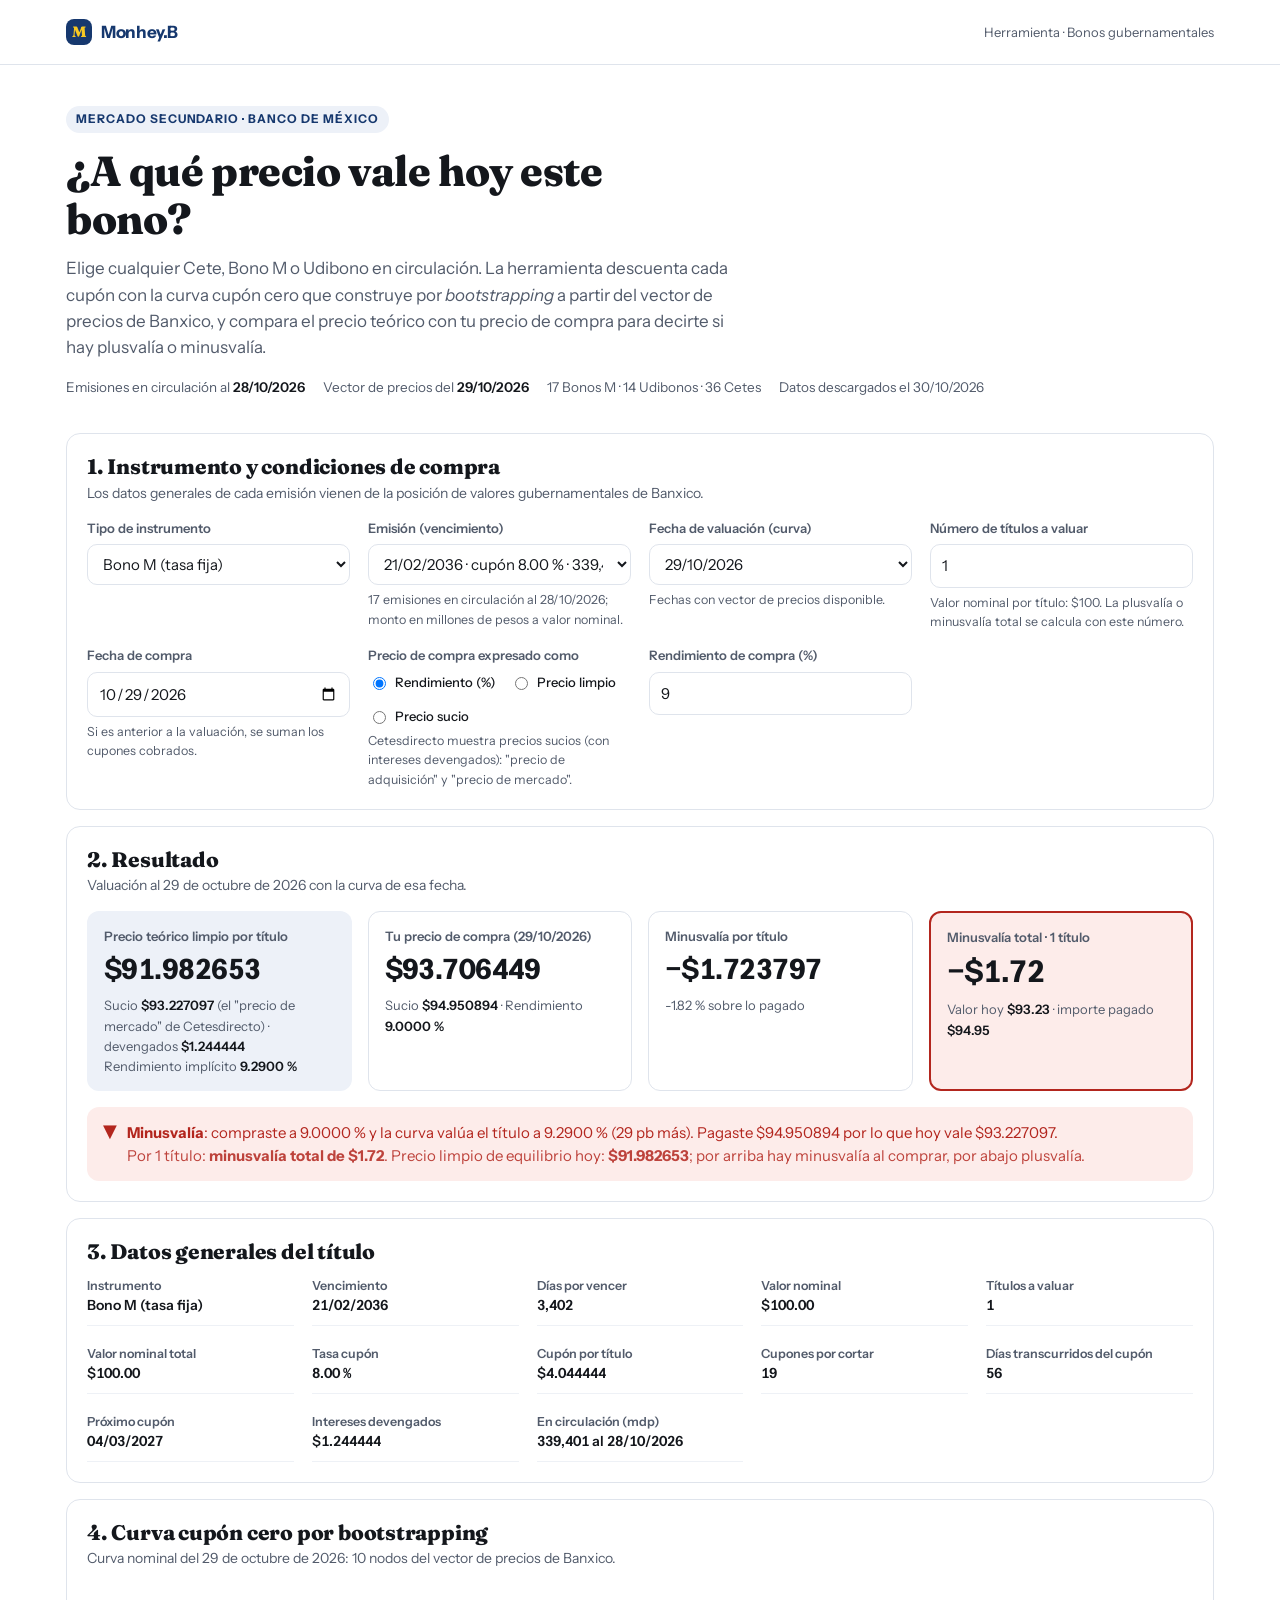
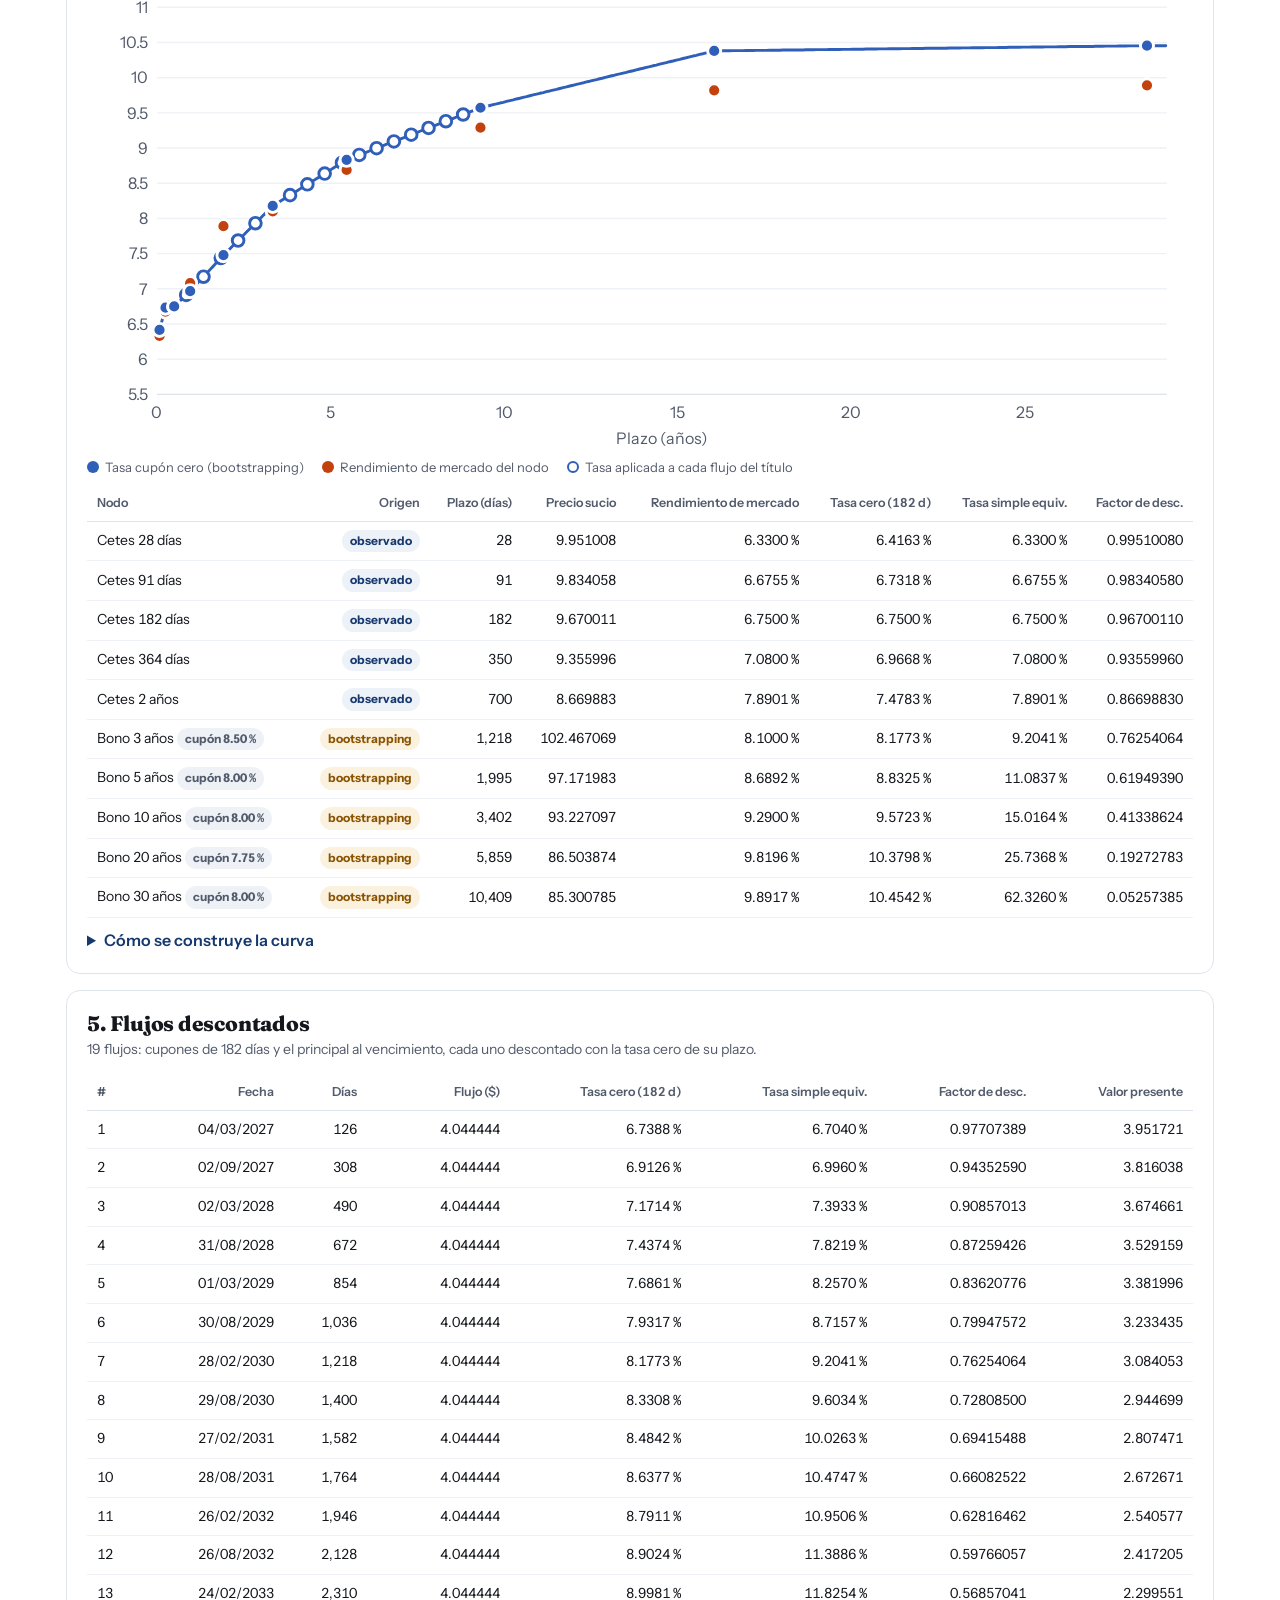
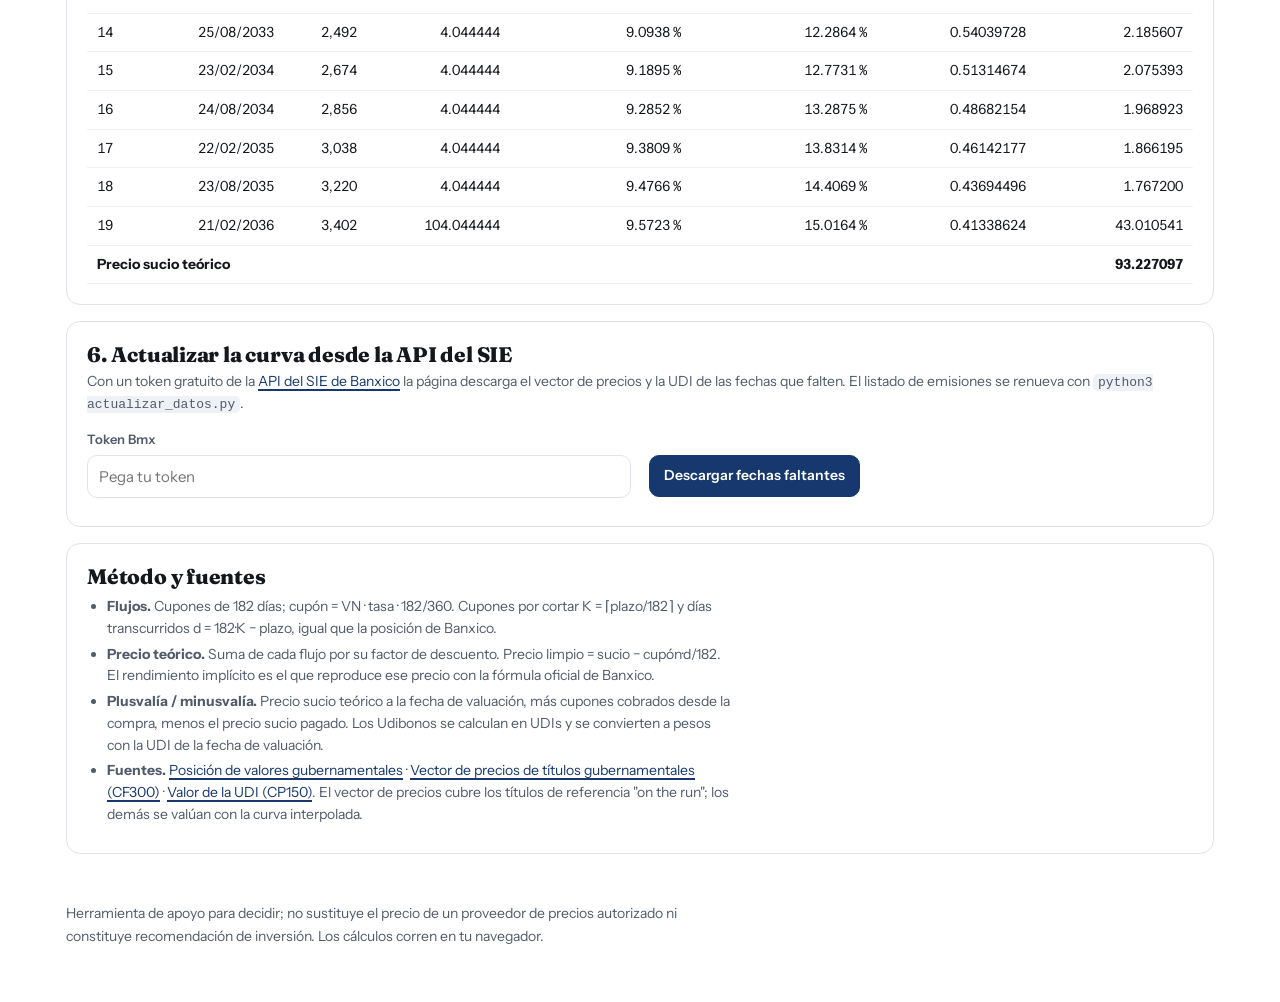
==== commit 64b78401: "Permite capturar el precio de compra como precio sucio Co-Authored-By: Claude Fable 5.1 <noreply@ant" ====
--- a/bonos/index.html
+++ b/bonos/index.html
@@ -166,7 +166,9 @@
         <div class="radios">
           <label><input type="radio" name="modo" value="rendimiento" checked> Rendimiento (%)</label>
           <label><input type="radio" name="modo" value="limpio"> Precio limpio</label>
-        </div></div>
+          <label><input type="radio" name="modo" value="sucio"> Precio sucio</label>
+        </div>
+        <p class="field__note">Cetesdirecto muestra precios sucios (con intereses devengados): "precio de adquisición" y "precio de mercado".</p></div>
       <div class="field"><label for="vcompra" id="vcompra-label">Rendimiento de compra (%)</label><input type="number" id="vcompra" step="0.0001" value="9">
         <p class="field__note" id="vcompra-nota"></p></div>
     </div>
@@ -311,7 +313,9 @@
     const vnTxt = st.tipo === 'udibono' ? '100 UDIs' : cete ? '$10' : '$100';
     $('vn-nota').textContent = `Valor nominal por título: ${vnTxt}. La plusvalía o minusvalía total se calcula con este número.`;
     document.querySelector('input[name=modo][value=limpio]').parentNode.lastChild.textContent = cete ? ' Precio' : ' Precio limpio';
-    $('vcompra-label').textContent = st.modo === 'rendimiento' ? 'Rendimiento de compra (%)' : (cete ? 'Precio de compra (por título de $10)' : st.tipo === 'udibono' ? 'Precio limpio de compra (UDIs por 100)' : 'Precio limpio de compra (por $100)');
+    const unidadP = cete ? 'por título de $10' : st.tipo === 'udibono' ? 'UDIs por 100' : 'por $100';
+    $('vcompra-label').textContent = st.modo === 'rendimiento' ? 'Rendimiento de compra (%)' : st.modo === 'sucio' ? `Precio sucio de compra (${unidadP})` : cete ? `Precio de compra (${unidadP})` : `Precio limpio de compra (${unidadP})`;
+    $('vcompra-nota').textContent = st.modo === 'sucio' ? 'Es el "precio de adquisición" que muestra Cetesdirecto.' : st.modo === 'limpio' ? 'Sin intereses devengados.' : '';
     $('vcompra').step = st.modo === 'rendimiento' ? '0.0001' : '0.000001';
   }
 
@@ -361,7 +365,7 @@
       teo = V.valuarBono(curva, plazo, ins.cupon, vn);
       if (compraValida) {
         const sucio = st.modo === 'rendimiento' ? V.precioSucioPorRendimiento(st.vcompra, ins.cupon, plazoCompra, vn)
-          : st.vcompra + V.interesesDevengados(ins.cupon, plazoCompra, vn);
+          : st.modo === 'sucio' ? st.vcompra : st.vcompra + V.interesesDevengados(ins.cupon, plazoCompra, vn);
         compra = { sucio, limpio: sucio - V.interesesDevengados(ins.cupon, plazoCompra, vn), rendimiento: V.rendimientoPorPrecioSucio(sucio, ins.cupon, plazoCompra, vn), plazo: plazoCompra };
         // cupones cobrados entre la compra y la valuación
         const kCompra = V.cuponesPorCortar(plazoCompra), kVal = V.cuponesPorCortar(plazo);
@@ -381,7 +385,7 @@
     const mon = (x, d = 6) => (real ? nf(d).format(x) + ' UDIs' : pesos(x, d));
     const aPesos = (x) => (real ? ` <span class="tile__sub">(${pesos(x * udi)})</span>` : '');
     let html = '<div class="result">';
-    html += `<div class="tile tile--hero"><div class="tile__label">Precio teórico ${cete ? '' : 'limpio '}por título</div><div class="tile__value">${mon(teo.limpio)}</div><div class="tile__sub">${cete ? '' : `Sucio <b>${mon(teo.sucio)}</b> · devengados <b>${mon(teo.devengados)}</b><br>`}Rendimiento implícito <b>${pct(teo.rendimiento)}</b>${aPesos(teo.limpio)}</div></div>`;
+    html += `<div class="tile tile--hero"><div class="tile__label">Precio teórico ${cete ? '' : 'limpio '}por título</div><div class="tile__value">${mon(teo.limpio)}</div><div class="tile__sub">${cete ? '' : `Sucio <b>${mon(teo.sucio)}</b> (el "precio de mercado" de Cetesdirecto) · devengados <b>${mon(teo.devengados)}</b><br>`}Rendimiento implícito <b>${pct(teo.rendimiento)}</b>${aPesos(teo.limpio)}</div></div>`;
     if (compra) {
       html += `<div class="tile"><div class="tile__label">Tu precio de compra (${fechaCorta(st.fcompra || st.fval)})</div><div class="tile__value">${mon(compra.limpio)}</div><div class="tile__sub">${cete ? '' : `Sucio <b>${mon(compra.sucio)}</b> · `}Rendimiento <b>${pct(compra.rendimiento)}</b>${aPesos(compra.limpio)}</div></div>`;
       const porTitulo = teo.sucio + cuponesCobrados - compra.sucio;
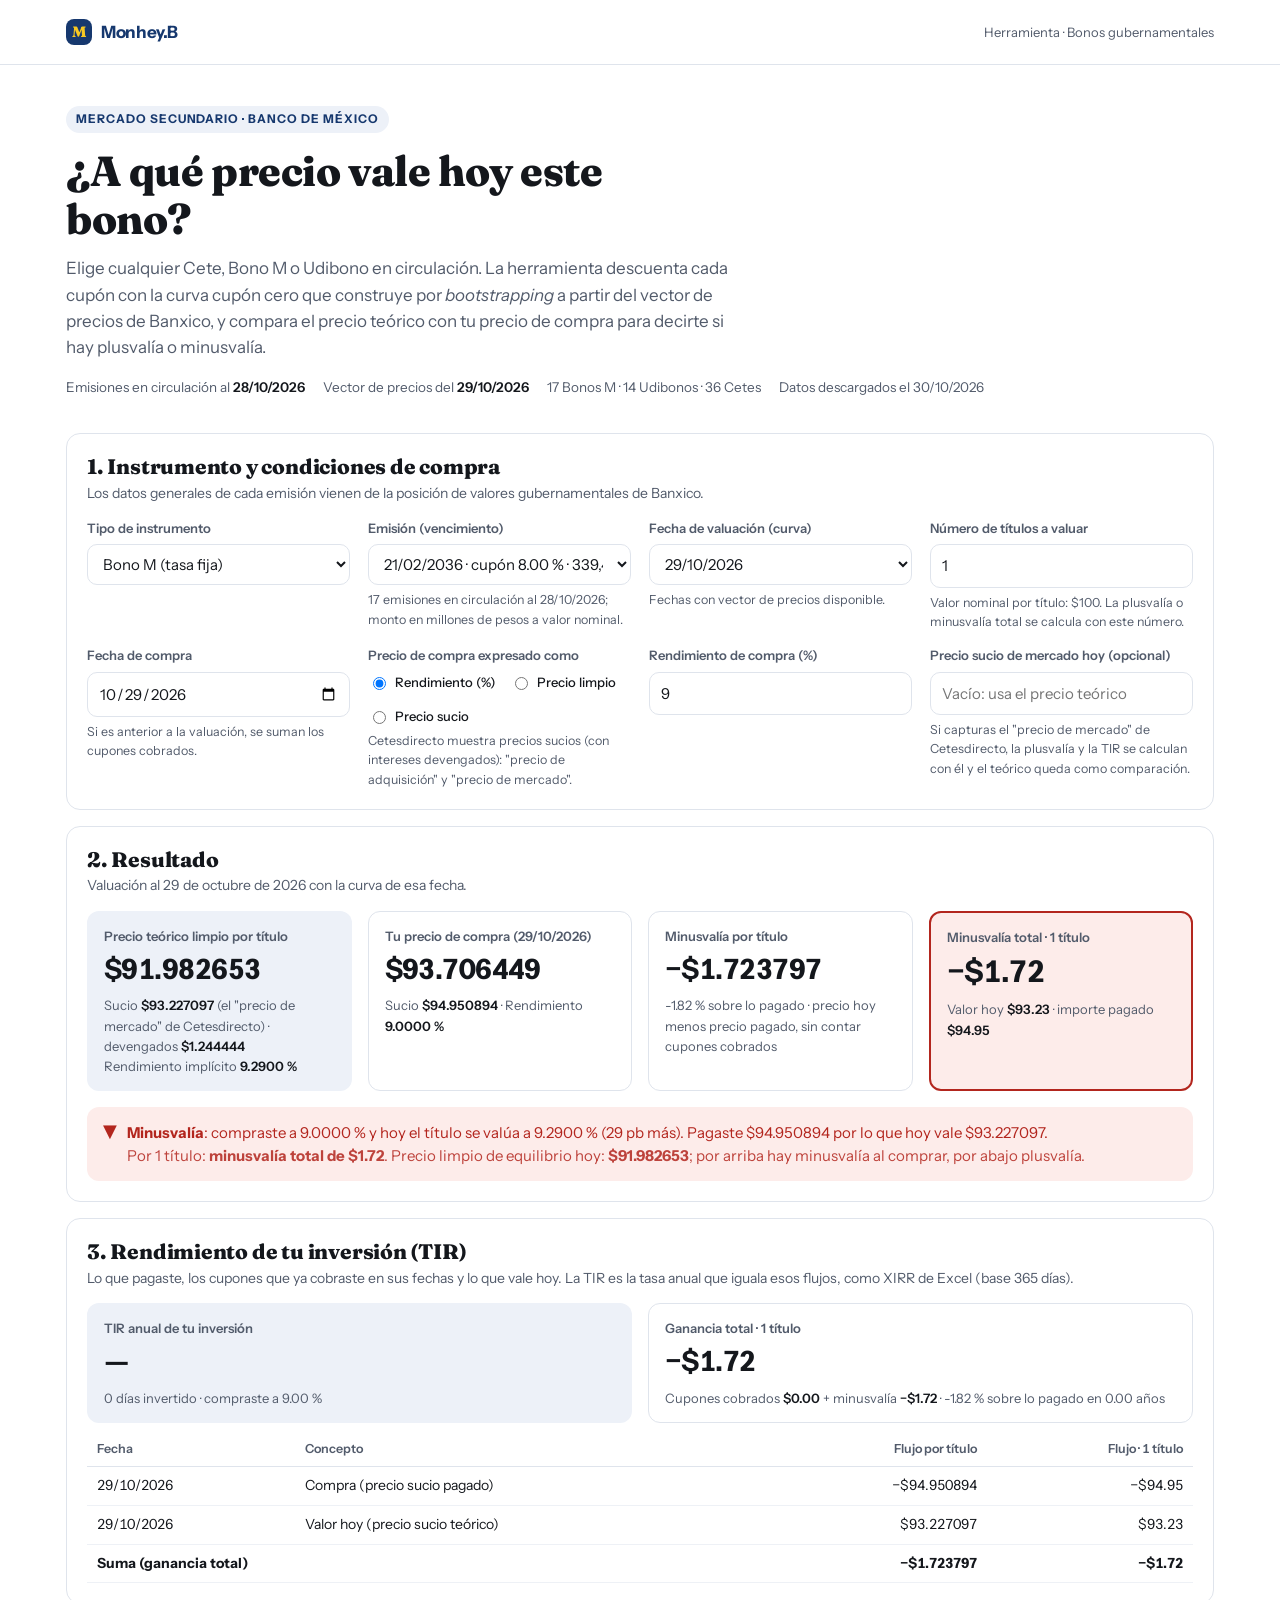
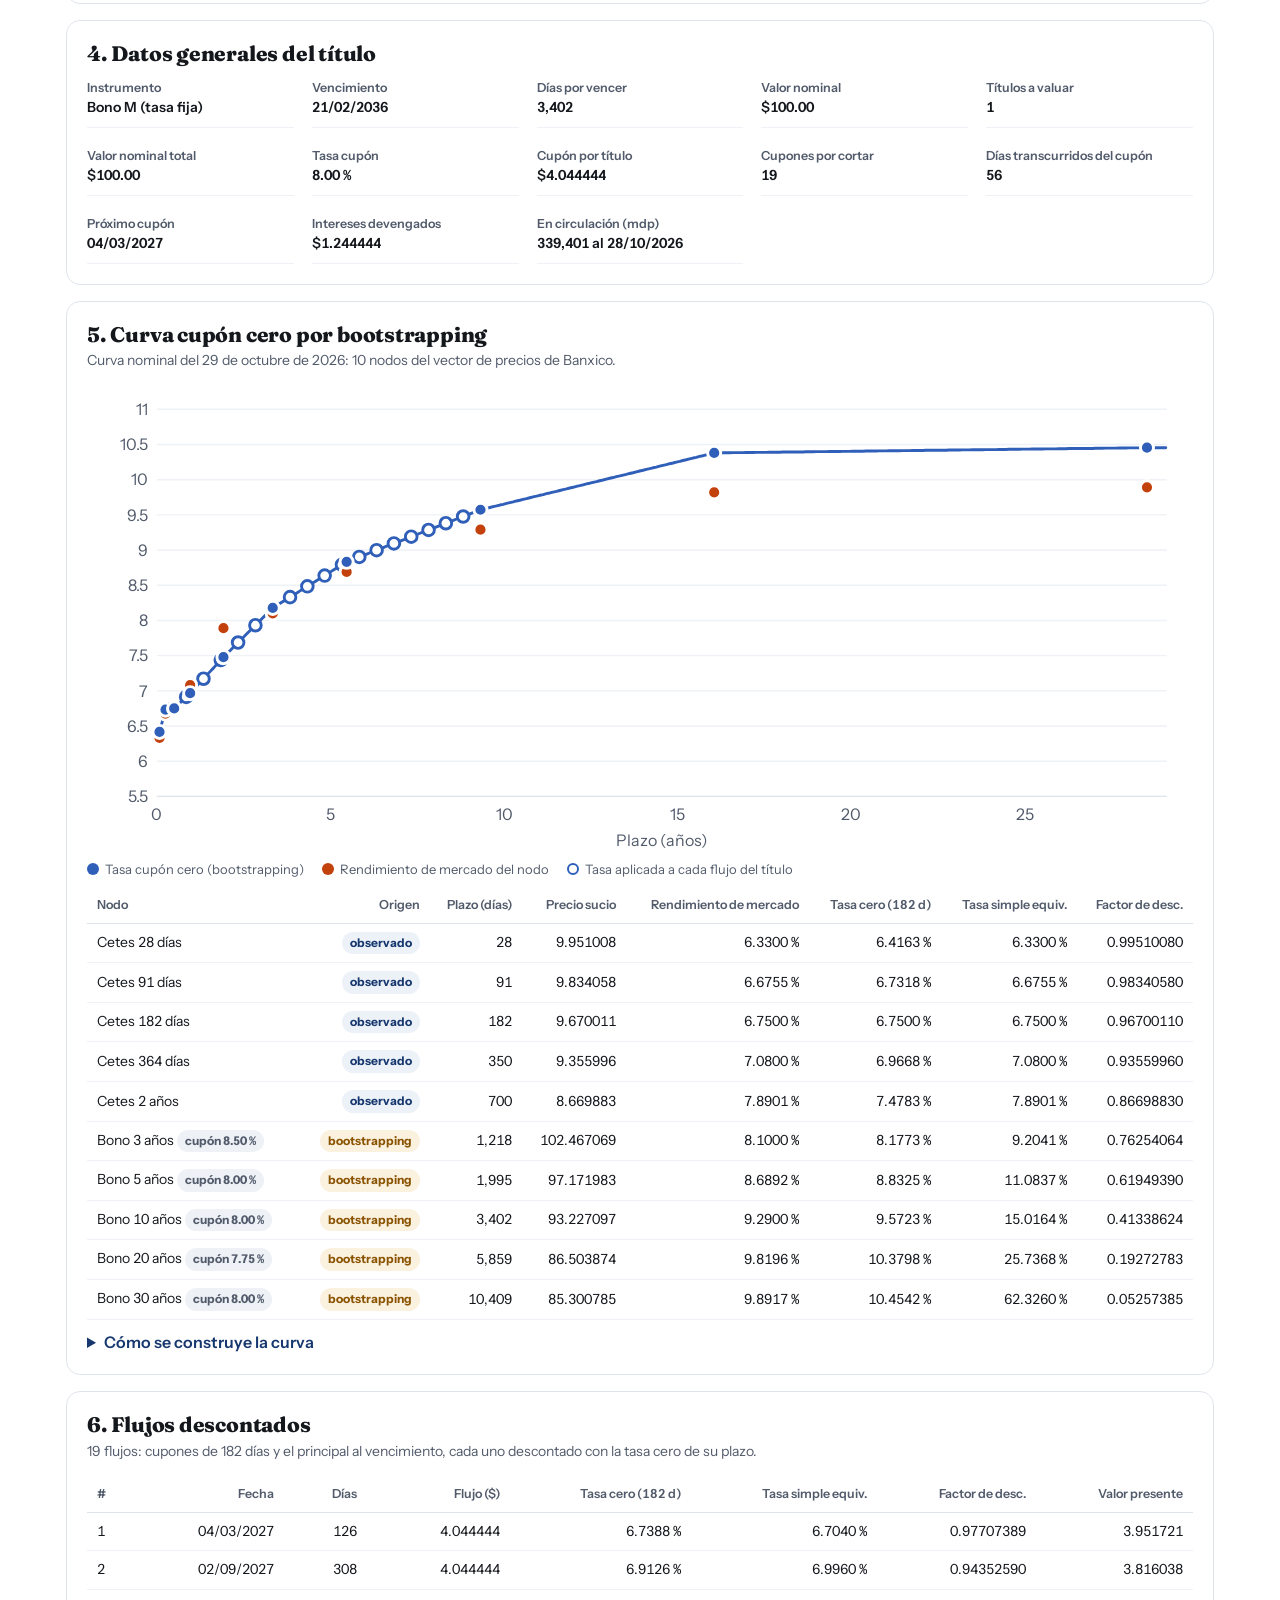
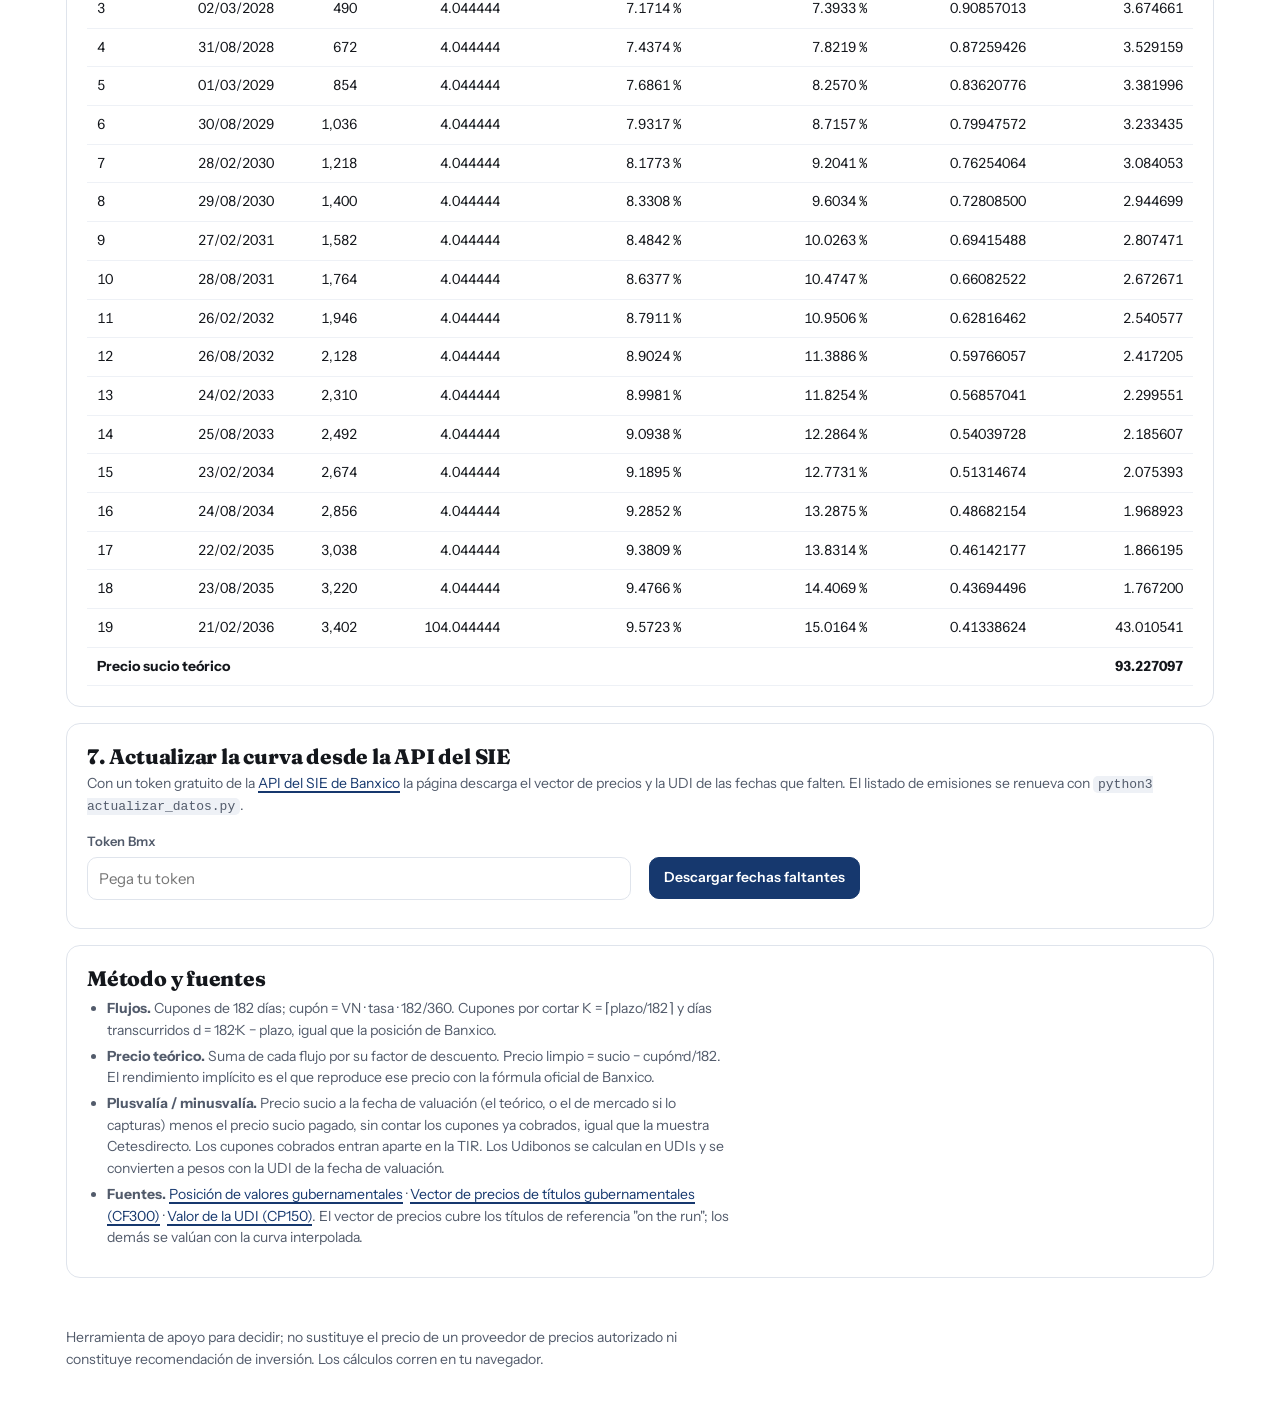
==== commit a6d28a9e: "Separa la plusvalía de los cupones cobrados y agrega la TIR de la inversión Co-Authored-By: Claude F" ====
--- a/bonos/index.html
+++ b/bonos/index.html
@@ -171,6 +171,8 @@
         <p class="field__note">Cetesdirecto muestra precios sucios (con intereses devengados): "precio de adquisición" y "precio de mercado".</p></div>
       <div class="field"><label for="vcompra" id="vcompra-label">Rendimiento de compra (%)</label><input type="number" id="vcompra" step="0.0001" value="9">
         <p class="field__note" id="vcompra-nota"></p></div>
+      <div class="field" id="f-pmercado"><label for="pmercado">Precio sucio de mercado hoy (opcional)</label><input type="number" id="pmercado" step="0.000001" min="0" placeholder="Vacío: usa el precio teórico">
+        <p class="field__note">Si capturas el "precio de mercado" de Cetesdirecto, la plusvalía y la TIR se calculan con él y el teórico queda como comparación.</p></div>
     </div>
   </section>
 
@@ -180,13 +182,19 @@
     <div id="resultado"></div>
   </section>
 
+  <section class="card" aria-labelledby="h-tir">
+    <h2 id="h-tir">3. Rendimiento de tu inversión (TIR)</h2>
+    <p class="card__sub">Lo que pagaste, los cupones que ya cobraste en sus fechas y lo que vale hoy. La TIR es la tasa anual que iguala esos flujos, como XIRR de Excel (base 365 días).</p>
+    <div id="tir"></div>
+  </section>
+
   <section class="card" aria-labelledby="h-gen">
-    <h2 id="h-gen">3. Datos generales del título</h2>
+    <h2 id="h-gen">4. Datos generales del título</h2>
     <div class="kv" id="generales"></div>
   </section>
 
   <section class="card" aria-labelledby="h-curva">
-    <h2 id="h-curva">4. Curva cupón cero por bootstrapping</h2>
+    <h2 id="h-curva">5. Curva cupón cero por bootstrapping</h2>
     <p class="card__sub" id="curva-sub"></p>
     <div class="chart" id="chart"></div>
     <div class="legend" id="legend"></div>
@@ -204,13 +212,13 @@
   </section>
 
   <section class="card" aria-labelledby="h-flujos">
-    <h2 id="h-flujos">5. Flujos descontados</h2>
+    <h2 id="h-flujos">6. Flujos descontados</h2>
     <p class="card__sub" id="flujos-sub"></p>
     <div class="table-wrap"><table id="t-flujos"></table></div>
   </section>
 
   <section class="card" aria-labelledby="h-api">
-    <h2 id="h-api">6. Actualizar la curva desde la API del SIE</h2>
+    <h2 id="h-api">7. Actualizar la curva desde la API del SIE</h2>
     <p class="card__sub">Con un token gratuito de la <a href="https://www.banxico.org.mx/SieAPIRest/service/v1/token" target="_blank" rel="noopener">API del SIE de Banxico</a> la página descarga el vector de precios y la UDI de las fechas que falten. El listado de emisiones se renueva con <code>python3 actualizar_datos.py</code>.</p>
     <div class="grid">
       <div class="field"><label for="token">Token Bmx</label><input type="password" id="token" autocomplete="off" placeholder="Pega tu token"></div>
@@ -225,7 +233,7 @@
       <ul>
         <li><b>Flujos.</b> Cupones de 182 días; cupón = VN · tasa · 182/360. Cupones por cortar K = ⌈plazo/182⌉ y días transcurridos d = 182·K − plazo, igual que la posición de Banxico.</li>
         <li><b>Precio teórico.</b> Suma de cada flujo por su factor de descuento. Precio limpio = sucio − cupón·d/182. El rendimiento implícito es el que reproduce ese precio con la fórmula oficial de Banxico.</li>
-        <li><b>Plusvalía / minusvalía.</b> Precio sucio teórico a la fecha de valuación, más cupones cobrados desde la compra, menos el precio sucio pagado. Los Udibonos se calculan en UDIs y se convierten a pesos con la UDI de la fecha de valuación.</li>
+        <li><b>Plusvalía / minusvalía.</b> Precio sucio a la fecha de valuación (el teórico, o el de mercado si lo capturas) menos el precio sucio pagado, sin contar los cupones ya cobrados, igual que la muestra Cetesdirecto. Los cupones cobrados entran aparte en la TIR. Los Udibonos se calculan en UDIs y se convierten a pesos con la UDI de la fecha de valuación.</li>
         <li><b>Fuentes.</b> <a id="src-pos" href="#" target="_blank" rel="noopener">Posición de valores gubernamentales</a> · <a id="src-vec" href="#" target="_blank" rel="noopener">Vector de precios de títulos gubernamentales (CF300)</a> · <a id="src-udi" href="#" target="_blank" rel="noopener">Valor de la UDI (CP150)</a>. El vector de precios cubre los títulos de referencia "on the run"; los demás se valúan con la curva interpolada.</li>
       </ul>
     </div>
@@ -258,7 +266,7 @@
   const sumaDias = (iso, n) => isoDeDate(new Date(dateDeIso(iso).getTime() + n * 86400000));
 
   // ---------- estado
-  const st = { tipo: 'bono', emision: 0, fval: D.curvas.fechas[D.curvas.fechas.length - 1], titulos: 1, fcompra: null, modo: 'rendimiento', vcompra: 9 };
+  const st = { tipo: 'bono', emision: 0, fval: D.curvas.fechas[D.curvas.fechas.length - 1], titulos: 1, fcompra: null, modo: 'rendimiento', vcompra: 9, pmercado: null };
   st.fcompra = st.fval;
 
   const listas = { bono: D.posicion.bonos, udibono: D.posicion.udibonos, cete: D.posicion.cetes };
@@ -344,7 +352,7 @@
     const plazo = dias(st.fval, ins.vence);
     if (plazo <= 0) {
       $('resultado').innerHTML = `<p class="msg msg--err">El título venció el ${fechaCorta(ins.vence)}; elige una fecha de valuación anterior.</p>`;
-      $('generales').innerHTML = ''; $('t-flujos').innerHTML = '';
+      $('generales').innerHTML = ''; $('t-flujos').innerHTML = ''; $('tir').innerHTML = '';
       pintarCurva(curva, [], real);
       return;
     }
@@ -354,6 +362,7 @@
     const compraValida = plazoCompra > 0 && fcompra <= st.fval;
 
     let teo, compra, cuponesCobrados = 0, nCupones = 0;
+    const fechasCupones = [];
     if (cete) {
       const vc = V.valuarCete(curva, plazo, vn);
       teo = { sucio: vc.precio, limpio: vc.precio, rendimiento: vc.rendimiento, devengados: 0, cupon: 0, cupones: 0, diasTranscurridos: 0, plazo, flujos: [{ dias: plazo, flujo: vn, tasaCero: vc.tasaCero, tasaSimple: curva.tasaSimple(plazo), fd: vc.fd, vp: vc.precio }] };
@@ -371,16 +380,21 @@
         const kCompra = V.cuponesPorCortar(plazoCompra), kVal = V.cuponesPorCortar(plazo);
         nCupones = Math.max(0, kCompra - kVal);
         cuponesCobrados = nCupones * teo.cupon;
+        // fechas de los cupones cobrados: hacia atrás desde el próximo cupón, 182 días cada uno
+        const proximo = sumaDias(st.fval, 182 - teo.diasTranscurridos);
+        for (let k = 1; k <= nCupones; k++) fechasCupones.unshift(sumaDias(proximo, -182 * k));
       }
     }
 
-    pintarResultado(ins, teo, compra, cuponesCobrados, nCupones, unidad, udi, real, cete, vn);
+    const precioHoy = st.pmercado > 0 ? st.pmercado : teo.sucio;
+    pintarResultado(ins, teo, compra, precioHoy, cuponesCobrados, nCupones, unidad, udi, real, cete, vn);
+    pintarTIR(ins, teo, compra, precioHoy, fechasCupones, real, udi, cete);
     pintarGenerales(ins, teo, plazo, real, cete, vn, udi);
     pintarCurva(curva, cete ? [] : teo.flujos, real);
     pintarFlujos(teo, ins, unidad, real, udi, cete);
   }
 
-  function pintarResultado(ins, teo, compra, cuponesCobrados, nCupones, unidad, udi, real, cete, vn) {
+  function pintarResultado(ins, teo, compra, precioHoy, cuponesCobrados, nCupones, unidad, udi, real, cete, vn) {
     const t = st.titulos || 1;
     const mon = (x, d = 6) => (real ? nf(d).format(x) + ' UDIs' : pesos(x, d));
     const aPesos = (x) => (real ? ` <span class="tile__sub">(${pesos(x * udi)})</span>` : '');
@@ -388,24 +402,54 @@
     html += `<div class="tile tile--hero"><div class="tile__label">Precio teórico ${cete ? '' : 'limpio '}por título</div><div class="tile__value">${mon(teo.limpio)}</div><div class="tile__sub">${cete ? '' : `Sucio <b>${mon(teo.sucio)}</b> (el "precio de mercado" de Cetesdirecto) · devengados <b>${mon(teo.devengados)}</b><br>`}Rendimiento implícito <b>${pct(teo.rendimiento)}</b>${aPesos(teo.limpio)}</div></div>`;
     if (compra) {
       html += `<div class="tile"><div class="tile__label">Tu precio de compra (${fechaCorta(st.fcompra || st.fval)})</div><div class="tile__value">${mon(compra.limpio)}</div><div class="tile__sub">${cete ? '' : `Sucio <b>${mon(compra.sucio)}</b> · `}Rendimiento <b>${pct(compra.rendimiento)}</b>${aPesos(compra.limpio)}</div></div>`;
-      const porTitulo = teo.sucio + cuponesCobrados - compra.sucio;
+      const capturado = precioHoy !== teo.sucio;
+      if (capturado) html += `<div class="tile"><div class="tile__label">Precio sucio de mercado capturado</div><div class="tile__value">${mon(precioHoy)}</div><div class="tile__sub">Rendimiento <b>${pct(cete ? V.rendimientoCetePorPrecio(precioHoy, teo.plazo, vn) : V.rendimientoPorPrecioSucio(precioHoy, ins.cupon, teo.plazo, vn))}</b> · teórico <b>${mon(teo.sucio)}</b> (${mon(precioHoy - teo.sucio, 4)} de diferencia)</div></div>`;
+      const porTitulo = precioHoy - compra.sucio;
       const total = porTitulo * t;
       const pctRel = porTitulo / compra.sucio * 100;
       const signo = Math.abs(porTitulo) < 1e-6 ? 'par' : porTitulo > 0 ? 'plus' : 'minus';
       const enPesos = (x) => pesos(real ? x * udi : x);
-      html += `<div class="tile"><div class="tile__label">${signo === 'minus' ? 'Minusvalía' : 'Plusvalía'} por título</div><div class="tile__value">${mon(porTitulo)}</div><div class="tile__sub">${pct(pctRel, 2)} sobre lo pagado${nCupones ? ` · incluye ${nCupones > 1 ? nCupones + ' cupones cobrados' : '1 cupón cobrado'} (${mon(cuponesCobrados, 4)})` : ''}${aPesos(porTitulo)}</div></div>`;
-      html += `<div class="tile tile--total tile--${signo}"><div class="tile__label">${signo === 'minus' ? 'Minusvalía' : 'Plusvalía'} total · ${f0.format(t)} título${t === 1 ? '' : 's'}</div><div class="tile__value">${enPesos(total)}</div><div class="tile__sub">Valor hoy <b>${enPesos(teo.sucio * t)}</b> · importe pagado <b>${enPesos(compra.sucio * t)}</b>${nCupones ? ` · cupones cobrados <b>${enPesos(cuponesCobrados * t)}</b>` : ''}${real ? ` · UDI ${f6.format(udi)}` : ''}</div></div>`;
+      html += `<div class="tile"><div class="tile__label">${signo === 'minus' ? 'Minusvalía' : 'Plusvalía'} por título</div><div class="tile__value">${mon(porTitulo)}</div><div class="tile__sub">${pct(pctRel, 2)} sobre lo pagado · precio hoy menos precio pagado, sin contar cupones cobrados${aPesos(porTitulo)}</div></div>`;
+      html += `<div class="tile tile--total tile--${signo}"><div class="tile__label">${signo === 'minus' ? 'Minusvalía' : 'Plusvalía'} total · ${f0.format(t)} título${t === 1 ? '' : 's'}</div><div class="tile__value">${enPesos(total)}</div><div class="tile__sub">Valor hoy <b>${enPesos(precioHoy * t)}</b> · importe pagado <b>${enPesos(compra.sucio * t)}</b>${nCupones ? ` · aparte, cupones cobrados <b>${enPesos(cuponesCobrados * t)}</b> (ver TIR)` : ''}${real ? ` · UDI ${f6.format(udi)}` : ''}</div></div>`;
       html += '</div>';
-      const pb = (teo.rendimiento - compra.rendimiento) * 100;
+      const rendHoy = capturado ? (cete ? V.rendimientoCetePorPrecio(precioHoy, teo.plazo, vn) : V.rendimientoPorPrecioSucio(precioHoy, ins.cupon, teo.plazo, vn)) : teo.rendimiento;
+      const pb = (rendHoy - compra.rendimiento) * 100;
       const txt = signo === 'par' ? `Tu precio coincide con el teórico: <b>sin plusvalía ni minusvalía</b>.`
-        : signo === 'plus' ? `<b>Plusvalía</b>: compraste a ${pct(compra.rendimiento)} y la curva valúa el título a ${pct(teo.rendimiento)} (${f0.format(Math.abs(pb))} pb ${pb < 0 ? 'menos' : 'más'}). Pagaste ${mon(compra.sucio)} por lo que hoy vale ${mon(teo.sucio)}${nCupones ? ' más los cupones cobrados' : ''}.`
-        : `<b>Minusvalía</b>: compraste a ${pct(compra.rendimiento)} y la curva valúa el título a ${pct(teo.rendimiento)} (${f0.format(Math.abs(pb))} pb ${pb < 0 ? 'menos' : 'más'}). Pagaste ${mon(compra.sucio)} por lo que hoy vale ${mon(teo.sucio)}${nCupones ? ' más los cupones cobrados' : ''}.`;
+        : signo === 'plus' ? `<b>Plusvalía</b>: compraste a ${pct(compra.rendimiento)} y hoy el título ${capturado ? 'cotiza' : 'se valúa'} a ${pct(rendHoy)} (${f0.format(Math.abs(pb))} pb ${pb < 0 ? 'menos' : 'más'}). Pagaste ${mon(compra.sucio)} por lo que hoy vale ${mon(precioHoy)}.`
+        : `<b>Minusvalía</b>: compraste a ${pct(compra.rendimiento)} y hoy el título ${capturado ? 'cotiza' : 'se valúa'} a ${pct(rendHoy)} (${f0.format(Math.abs(pb))} pb ${pb < 0 ? 'menos' : 'más'}). Pagaste ${mon(compra.sucio)} por lo que hoy vale ${mon(precioHoy)}.`;
       html += `<div class="verdict verdict--${signo}"><span class="verdict__ico">${signo === 'plus' ? '▲' : signo === 'minus' ? '▼' : '='}</span><span>${txt}<br><span style="opacity:.85">Por ${f0.format(t)} título${t === 1 ? '' : 's'}: <b>${signo === 'minus' ? 'minusvalía' : 'plusvalía'} total de ${enPesos(Math.abs(total))}</b>. Precio ${cete ? '' : 'limpio '}de equilibrio hoy: <b>${mon(teo.limpio)}</b>; por arriba hay minusvalía al comprar, por abajo plusvalía.</span></span></div>`;
     } else {
       html += '</div><p class="msg msg--err">La fecha de compra debe ser anterior o igual a la fecha de valuación y anterior al vencimiento.</p>';
     }
     $('resultado').innerHTML = html;
     $('res-sub').textContent = `Valuación al ${fechaLarga(st.fval)} con la curva de esa fecha.`;
+  }
+
+  function pintarTIR(ins, teo, compra, precioHoy, fechasCupones, real, udi, cete) {
+    const t = st.titulos || 1;
+    const u = real ? ' UDIs' : '';
+    const mon = (x, d = 6) => (real ? nf(d).format(x) + u : pesos(x, d));
+    const tot = (x) => (real ? nf(2).format(x * t) + u : pesos(x * t));
+    if (!compra) { $('tir').innerHTML = '<p class="msg">Captura una fecha y un precio de compra válidos para ver la TIR.</p>'; return; }
+    const fcompra = st.fcompra || st.fval;
+    const flujos = [{ fecha: fcompra, concepto: 'Compra (precio sucio pagado)', monto: -compra.sucio }];
+    fechasCupones.forEach((f, i) => flujos.push({ fecha: f, concepto: `Cupón ${i + 1} cobrado`, monto: teo.cupon }));
+    flujos.push({ fecha: st.fval, concepto: precioHoy !== teo.sucio ? 'Valor hoy (precio sucio de mercado capturado)' : 'Valor hoy (precio sucio teórico)', monto: precioHoy });
+    const tirPct = V.tir(flujos);
+    const diasInv = dias(fcompra, st.fval);
+    const cupones = teo.cupon * fechasCupones.length;
+    const plus = precioHoy - compra.sucio;
+    const ganancia = cupones + plus;
+    const simple = ganancia / compra.sucio * 100;
+    let h = '<div class="result">';
+    h += `<div class="tile tile--hero"><div class="tile__label">TIR anual de tu inversión</div><div class="tile__value">${tirPct == null ? '—' : pct(tirPct, 2)}</div><div class="tile__sub">${f0.format(diasInv)} días invertido${real ? ' · tasa real, en UDIs' : ''} · compraste a ${pct(compra.rendimiento, 2)}</div></div>`;
+    h += `<div class="tile"><div class="tile__label">Ganancia total · ${f0.format(t)} título${t === 1 ? '' : 's'}</div><div class="tile__value">${tot(ganancia)}</div><div class="tile__sub">Cupones cobrados <b>${tot(cupones)}</b> + ${plus < 0 ? 'minusvalía' : 'plusvalía'} <b>${tot(plus)}</b> · ${pct(simple, 2)} sobre lo pagado en ${f2.format(diasInv / 365)} años</div></div>`;
+    h += '</div>';
+    h += `<div class="table-wrap"><table><thead><tr><th>Fecha</th><th style="text-align:left">Concepto</th><th>Flujo por título</th><th>Flujo · ${f0.format(t)} título${t === 1 ? '' : 's'}</th></tr></thead><tbody>`;
+    flujos.forEach((f) => { h += `<tr><td>${fechaCorta(f.fecha)}</td><td style="text-align:left">${f.concepto}</td><td>${mon(f.monto)}</td><td>${tot(f.monto)}</td></tr>`; });
+    h += `</tbody><tfoot><tr><td colspan="2">Suma (ganancia total)</td><td>${mon(ganancia)}</td><td>${tot(ganancia)}</td></tr></tfoot></table></div>`;
+    if (fechasCupones.length) h += `<p class="msg">El próximo cupón se paga el ${fechaCorta(sumaDias(st.fval, 182 - teo.diasTranscurridos))}.</p>`;
+    $('tir').innerHTML = h;
   }
 
   function pintarGenerales(ins, teo, plazo, real, cete, vn, udi) {
@@ -568,8 +612,8 @@
     $('fcompra').value = st.fcompra;
     try { const t = localStorage.getItem('bmxToken'); if (t) $('token').value = t; } catch (e) { /* nada */ }
 
-    $('tipo').addEventListener('change', (e) => { st.tipo = e.target.value; st.emision = 0; llenarEmisiones(); actualizarEtiquetasCompra(); calcular(); });
-    $('emision').addEventListener('change', (e) => { st.emision = +e.target.value; calcular(); });
+    $('tipo').addEventListener('change', (e) => { st.tipo = e.target.value; st.emision = 0; st.pmercado = null; $('pmercado').value = ''; llenarEmisiones(); actualizarEtiquetasCompra(); calcular(); });
+    $('emision').addEventListener('change', (e) => { st.emision = +e.target.value; st.pmercado = null; $('pmercado').value = ''; calcular(); });
     $('vence').addEventListener('change', calcular);
     $('cupon').addEventListener('input', calcular);
     $('fval').addEventListener('change', (e) => { st.fval = e.target.value; if (st.fcompra > st.fval) { st.fcompra = st.fval; $('fcompra').value = st.fval; } calcular(); });
@@ -577,6 +621,7 @@
     $('fcompra').addEventListener('change', (e) => { st.fcompra = e.target.value || st.fval; calcular(); });
     document.querySelectorAll('input[name=modo]').forEach((r) => r.addEventListener('change', (e) => { st.modo = e.target.value; actualizarEtiquetasCompra(); calcular(); }));
     $('vcompra').addEventListener('input', (e) => { st.vcompra = parseFloat(e.target.value); if (!isNaN(st.vcompra)) calcular(); });
+    $('pmercado').addEventListener('input', (e) => { const v = parseFloat(e.target.value); st.pmercado = v > 0 ? v : null; calcular(); });
     $('btn-api').addEventListener('click', descargarSIE);
     calcular();
   }
